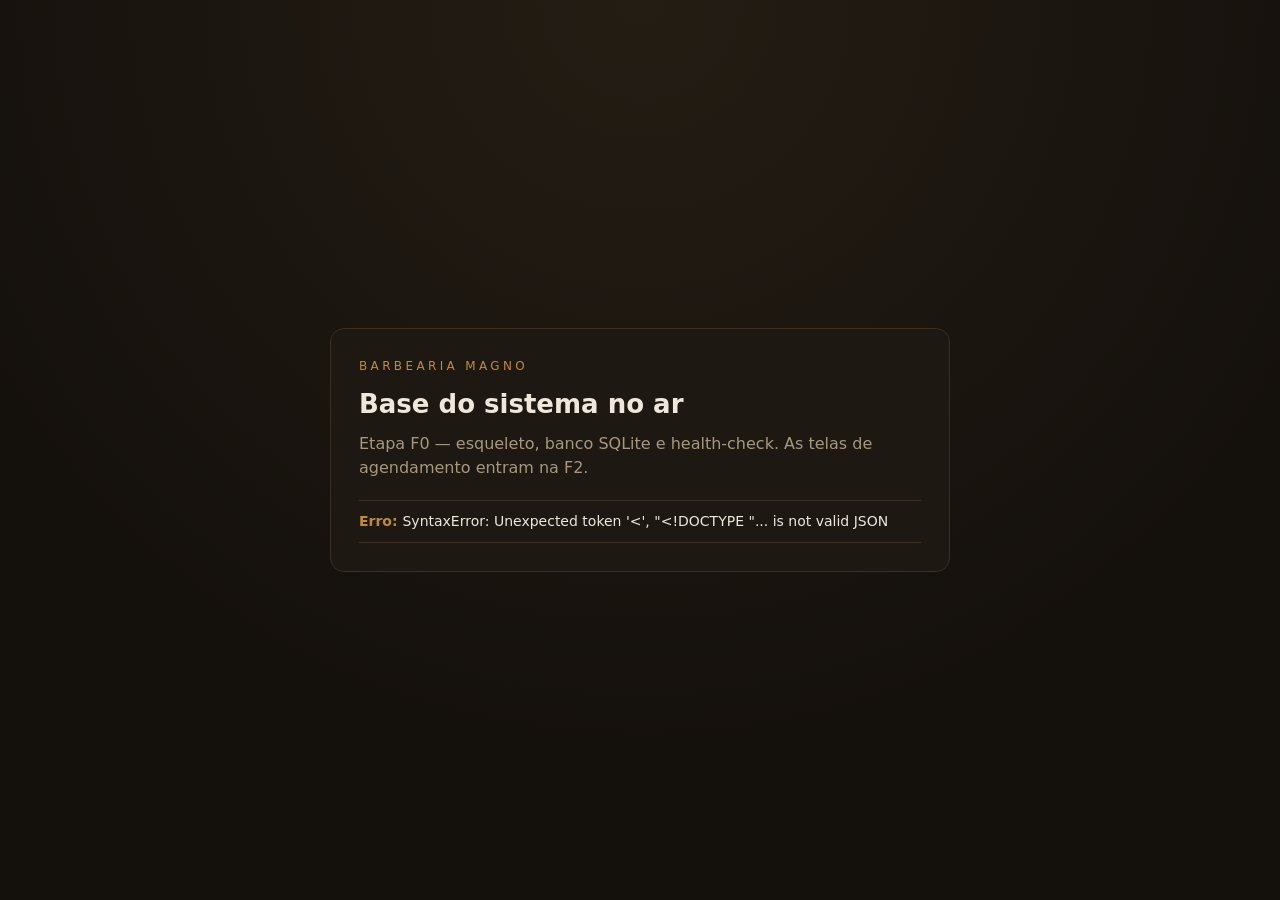
==== web/index.html @ 9f45022c "feat: F0 — esqueleto, banco SQLite, health-check e 7 testes verdes" ====
<!DOCTYPE html>
<html lang="pt-BR">
<head>
  <meta charset="utf-8">
  <meta name="viewport" content="width=device-width, initial-scale=1">
  <title>Barbearia Magno</title>
  <link rel="stylesheet" href="styles.css">
</head>
<body>
  <main class="cartao">
    <p class="marca">Barbearia Magno</p>
    <h1>Base do sistema no ar</h1>
    <p class="sub">Etapa F0 — esqueleto, banco SQLite e health-check. As telas de agendamento entram na F2.</p>
    <ul class="status" id="status" aria-live="polite">
      <li>Consultando <code>/api/saude</code>…</li>
    </ul>
  </main>
  <script src="app.js"></script>
</body>
</html>
---- web/styles.css ----
:root {
  --tinta: #efe7db;
  --fundo: #14100c;
  --papel: #1d1812;
  --linha: #3a2f22;
  --ouro: #c08a3e;
}
* { box-sizing: border-box; }
body {
  margin: 0;
  min-height: 100vh;
  display: grid;
  place-items: center;
  background: radial-gradient(circle at 50% 0%, #241d14, var(--fundo) 70%);
  color: var(--tinta);
  font: 16px/1.5 system-ui, -apple-system, "Segoe UI", sans-serif;
  padding: 24px;
}
.cartao {
  width: 100%;
  max-width: 620px;
  background: var(--papel);
  border: 1px solid var(--linha);
  border-radius: 14px;
  padding: 28px;
}
.marca {
  letter-spacing: .28em;
  text-transform: uppercase;
  font-size: 12px;
  color: var(--ouro);
  margin: 0 0 10px;
}
h1 { font-size: 26px; margin: 0 0 8px; }
.sub { color: #a8977f; margin: 0 0 20px; }
.status { list-style: none; padding: 0; margin: 0; border-top: 1px solid var(--linha); }
.status li { padding: 10px 0; border-bottom: 1px solid var(--linha); font-size: 14px; }
.status strong { color: var(--ouro); font-weight: 600; }
code { background: #0f0c08; padding: 2px 6px; border-radius: 4px; }
@media (max-width: 700px) {
  .cartao { padding: 20px; }
  h1 { font-size: 22px; }
}
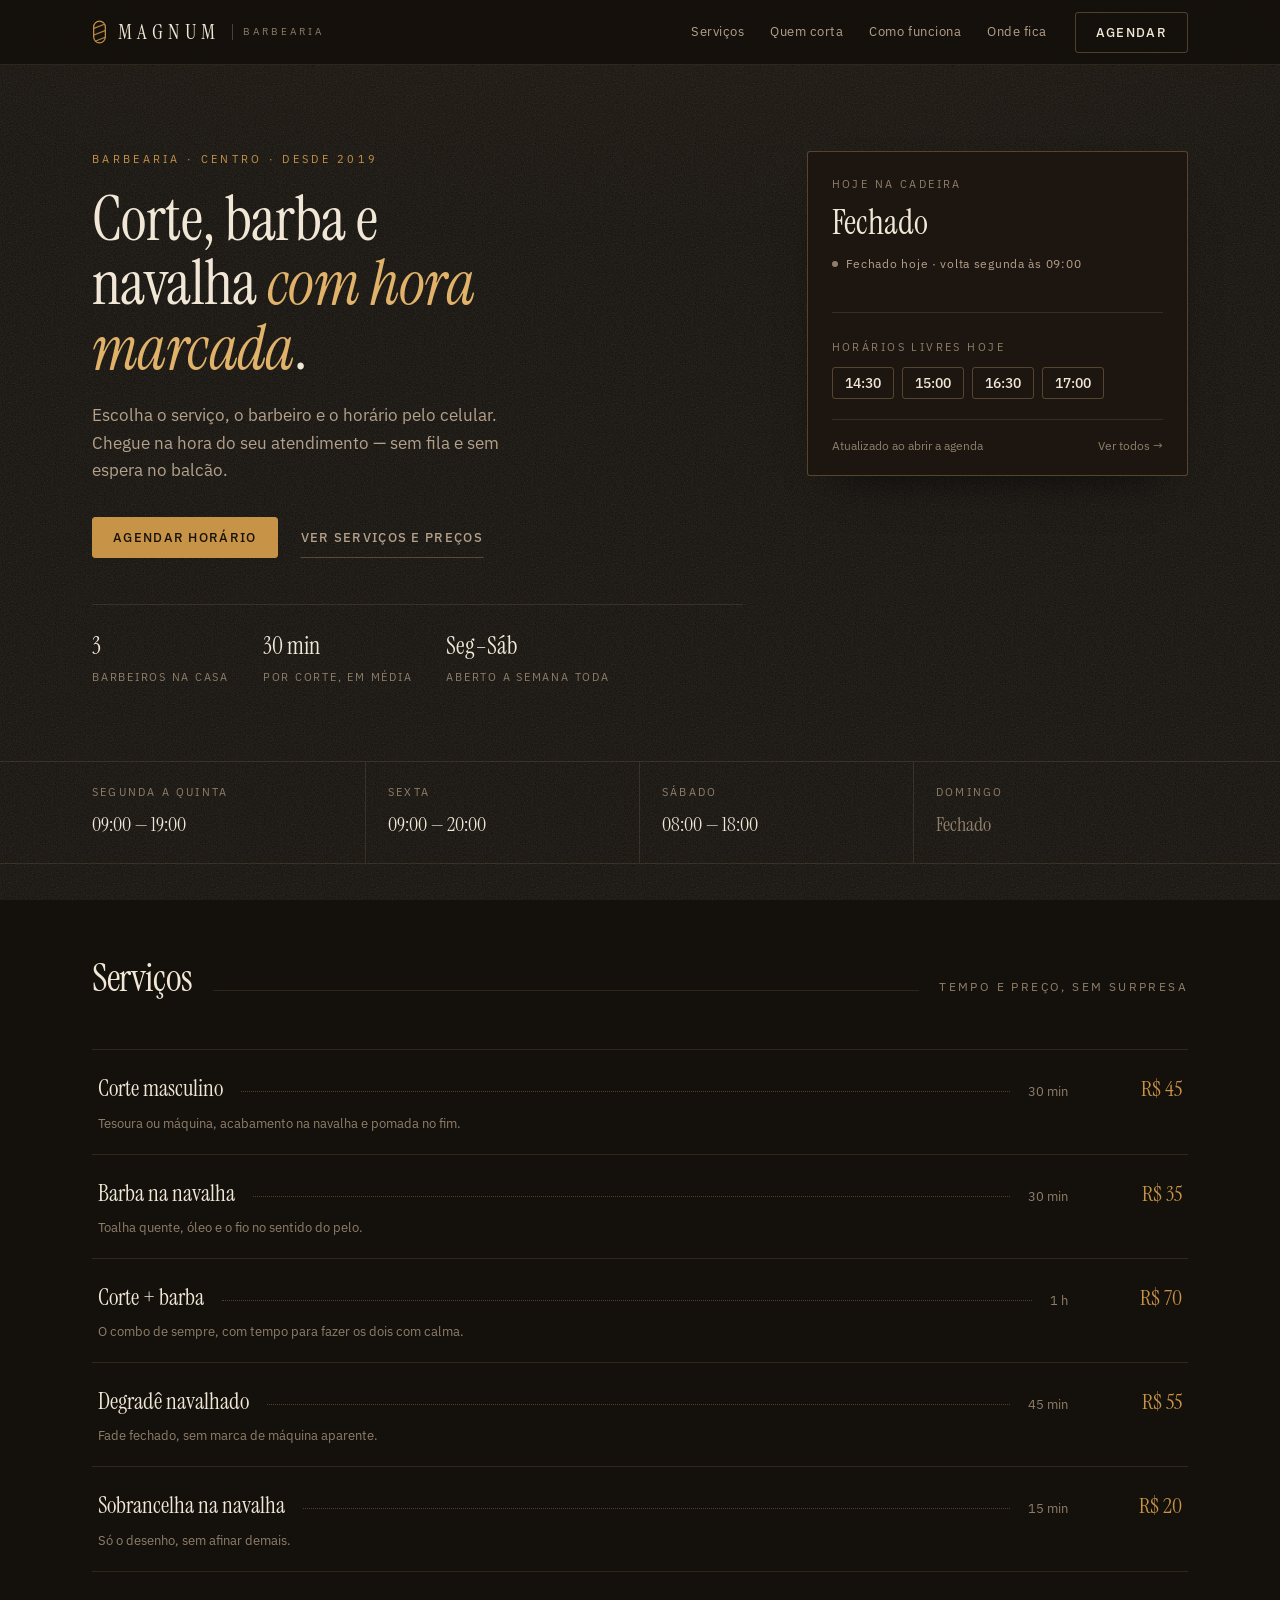
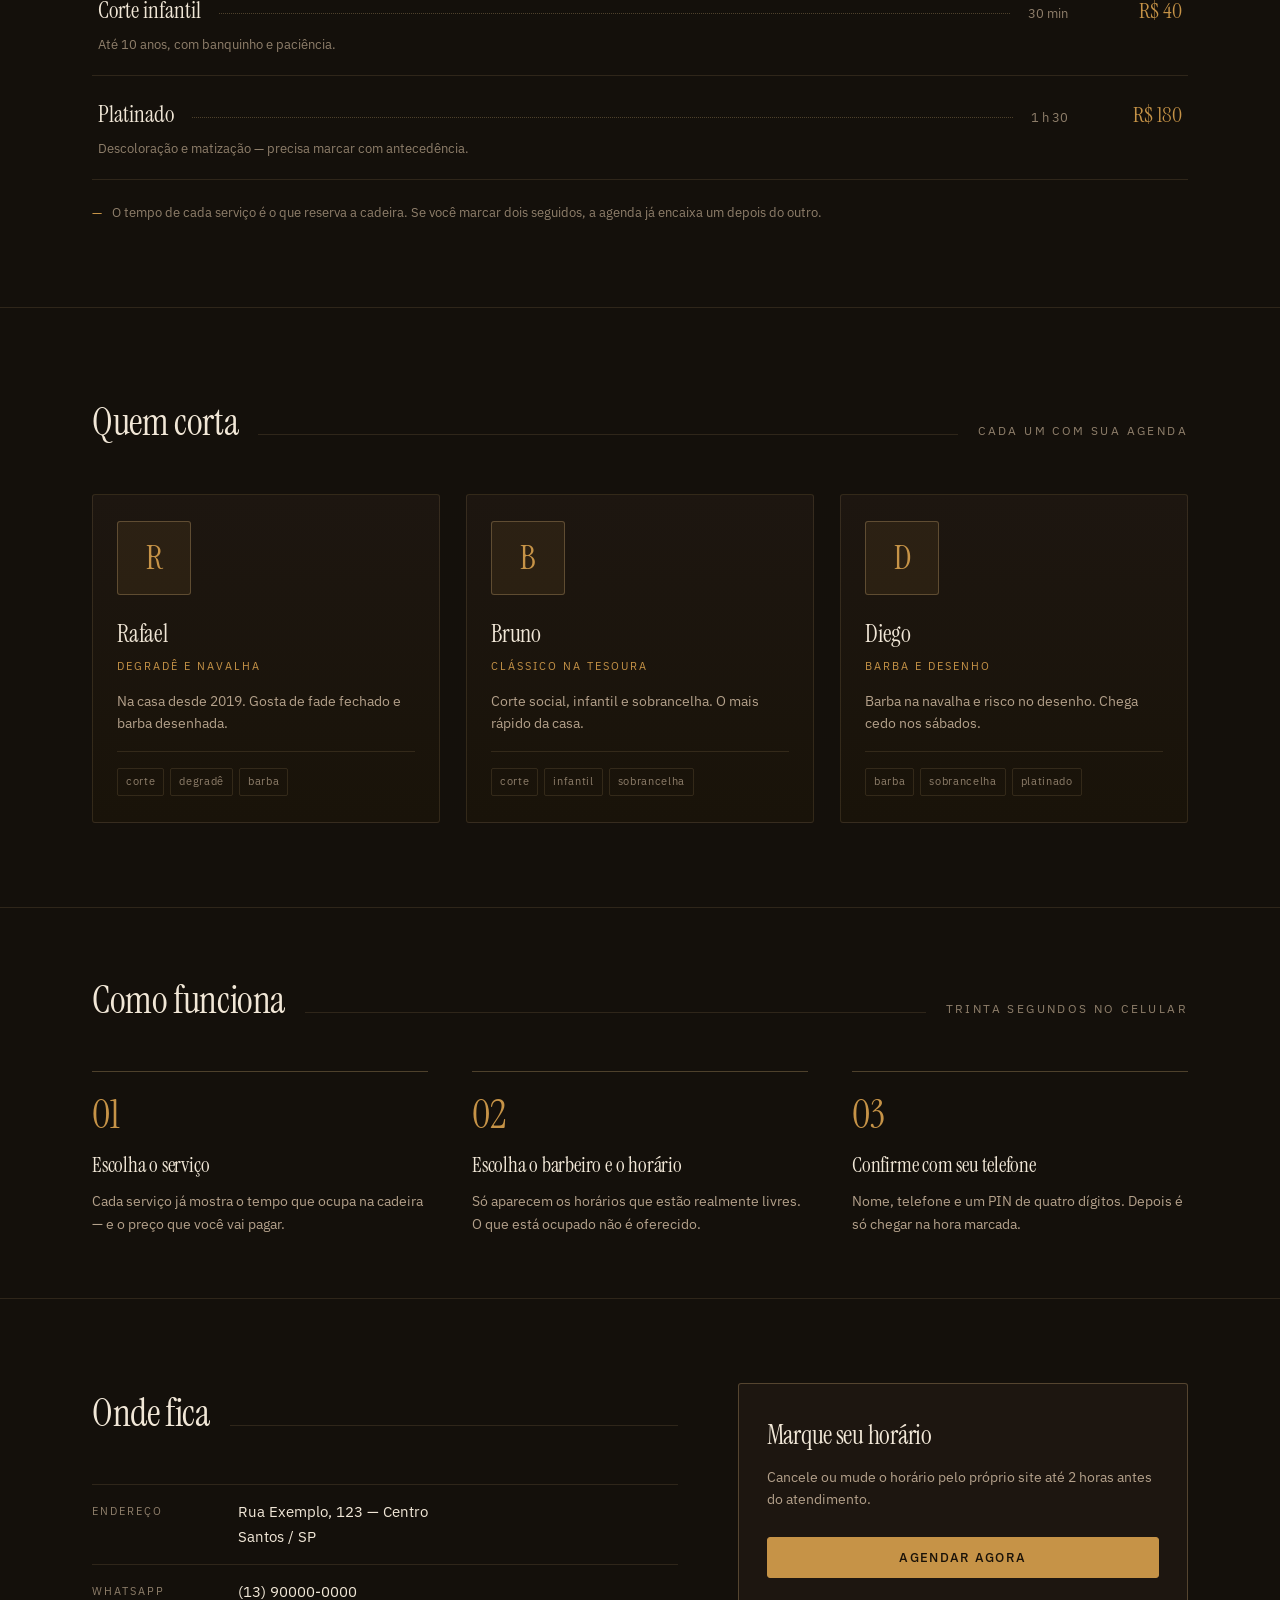
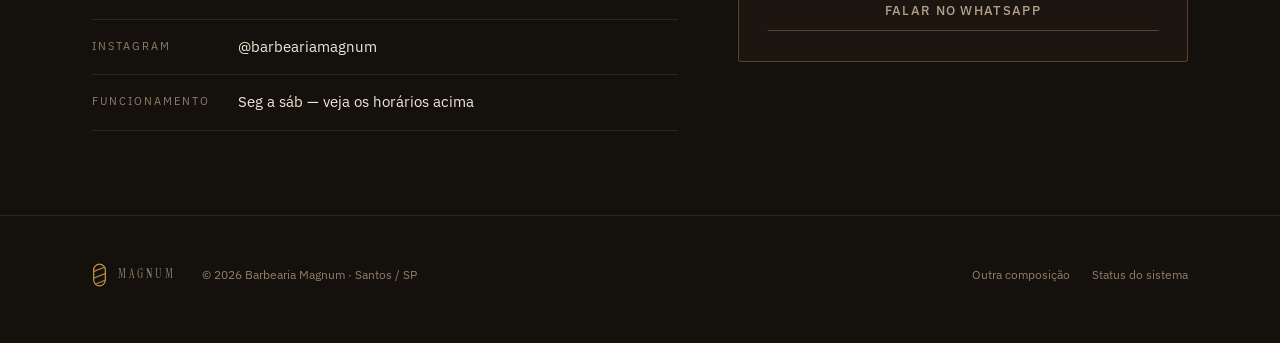
==== commit c7b0f5ee: "feat(web): home institucional no estilo editorial marrom escuro + variante placa, print/PDF ok e scr" ====
--- a/web/index.html
+++ b/web/index.html
@@ -1,20 +1,280 @@
 <!DOCTYPE html>
 <html lang="pt-BR">
 <head>
-  <meta charset="utf-8">
-  <meta name="viewport" content="width=device-width, initial-scale=1">
-  <title>Barbearia Magno</title>
-  <link rel="stylesheet" href="styles.css">
+<meta charset="utf-8">
+<meta name="viewport" content="width=device-width, initial-scale=1">
+<title>Barbearia Magnum — corte, barba e navalha com hora marcada</title>
+<meta name="description" content="Agende corte, barba e navalha na Barbearia Magnum: escolha o serviço, o barbeiro e o horário pelo celular.">
+<link rel="icon" href="data:image/svg+xml,%3Csvg xmlns='http://www.w3.org/2000/svg' viewBox='0 0 18 30'%3E%3Crect x='2' y='2' width='14' height='26' rx='7' fill='none' stroke='%23c69347' stroke-width='1.6'/%3E%3Cg stroke='%23c69347' stroke-width='1.2'%3E%3Cline x1='0' y1='11' x2='18' y2='5'/%3E%3Cline x1='0' y1='19' x2='18' y2='13'/%3E%3Cline x1='0' y1='27' x2='18' y2='21'/%3E%3C/g%3E%3C/svg%3E">
+<link rel="preconnect" href="https://fonts.googleapis.com">
+<link rel="preconnect" href="https://fonts.gstatic.com" crossorigin>
+<link href="https://fonts.googleapis.com/css2?family=IBM+Plex+Sans:wght@400;500;600&family=Instrument+Serif:ital@0;1&display=swap" rel="stylesheet">
+<link rel="stylesheet" href="styles.css">
+
+<!-- =====================================================================
+     LAYOUT PARA APRESENTAÇÃO (F2 antecipada) — dados de exemplo.
+     Trocar antes de publicar de verdade:
+       · endereço, telefone/WhatsApp, Instagram, ano de fundação
+       · nomes dos barbeiros e fotos (hoje é monograma, sem foto)
+       · horários reais de funcionamento
+       · preços/durações (batem com o seed de docs/schema.sql)
+     Quando o sistema estiver ligado, estes blocos passam a vir de
+     /api/publica/servicos, /api/publica/equipe e /api/publica/site.
+     ===================================================================== -->
 </head>
-<body>
-  <main class="cartao">
-    <p class="marca">Barbearia Magno</p>
-    <h1>Base do sistema no ar</h1>
-    <p class="sub">Etapa F0 — esqueleto, banco SQLite e health-check. As telas de agendamento entram na F2.</p>
-    <ul class="status" id="status" aria-live="polite">
-      <li>Consultando <code>/api/saude</code>…</li>
-    </ul>
-  </main>
-  <script src="app.js"></script>
+<body class="composicao-editorial">
+
+<header class="topo">
+  <div class="limite">
+    <a class="marca" href="./">
+      <svg class="poste" viewBox="0 0 18 30" aria-hidden="true">
+        <defs><clipPath id="posteClipe"><rect x="2" y="2" width="14" height="26" rx="7"/></clipPath></defs>
+        <g clip-path="url(#posteClipe)" stroke="var(--latao)" stroke-width="1.5" opacity=".85">
+          <line x1="-1" y1="12" x2="19" y2="4"/>
+          <line x1="-1" y1="20" x2="19" y2="12"/>
+          <line x1="-1" y1="28" x2="19" y2="20"/>
+        </g>
+        <rect x="2" y="2" width="14" height="26" rx="7" fill="none" stroke="var(--latao)" stroke-width="1.5"/>
+      </svg>
+      Magnum
+      <small>Barbearia</small>
+    </a>
+    <nav class="nav" id="nav">
+      <a href="#servicos">Serviços</a>
+      <a href="#equipe">Quem corta</a>
+      <a href="#como">Como funciona</a>
+      <a href="#contato">Onde fica</a>
+    </nav>
+    <a class="btn btn-vazado" href="#contato">Agendar</a>
+    <button class="menu-botao" id="menuBotao" aria-label="Abrir menu" aria-expanded="false" aria-controls="nav">
+      <span></span><span></span><span></span>
+    </button>
+  </div>
+</header>
+
+<main>
+
+  <!-- ------------------------------------------------------------- hero -->
+  <section class="hero">
+    <div class="limite hero-grade">
+      <div>
+        <p class="kicker">Barbearia · Centro · desde 2019</p>
+        <h1>Corte, barba e navalha <em>com hora marcada</em>.</h1>
+        <p class="linha-fina">
+          Escolha o serviço, o barbeiro e o horário pelo celular. Chegue na hora
+          do seu atendimento — sem fila e sem espera no balcão.
+        </p>
+        <div class="acoes">
+          <a class="btn btn-cheio" href="#contato">Agendar horário</a>
+          <a class="btn btn-texto" href="#servicos">Ver serviços e preços</a>
+        </div>
+
+        <dl class="selos">
+          <div><dt>3</dt><dd>barbeiros na casa</dd></div>
+          <div><dt>30 min</dt><dd>por corte, em média</dd></div>
+          <div><dt>Seg–Sáb</dt><dd>aberto a semana toda</dd></div>
+        </dl>
+      </div>
+
+      <aside class="cartao-hoje">
+        <p class="rotulo">Hoje na cadeira</p>
+        <p class="hora-grande" id="horaHoje">09:00 — 19:00</p>
+        <p class="selo-status" id="seloStatus"><i></i><span>carregando…</span></p>
+        <hr>
+        <p class="rotulo">Horários livres hoje</p>
+        <ul class="lista-vagas">
+          <li>14:30</li>
+          <li>15:00</li>
+          <li>16:30</li>
+          <li>17:00</li>
+        </ul>
+        <div class="pe">
+          <span>Atualizado ao abrir a agenda</span>
+          <a href="#contato">Ver todos →</a>
+        </div>
+      </aside>
+    </div>
+  </section>
+
+  <!-- -------------------------------------------------------- funcionamento -->
+  <section class="faixa">
+    <div class="limite">
+      <ul>
+        <li><dt>Segunda a quinta</dt><dd>09:00 — 19:00</dd></li>
+        <li><dt>Sexta</dt><dd>09:00 — 20:00</dd></li>
+        <li><dt>Sábado</dt><dd>08:00 — 18:00</dd></li>
+        <li class="fechado" id="linhaDomingo"><dt>Domingo</dt><dd>Fechado</dd></li>
+      </ul>
+    </div>
+  </section>
+
+  <!-- ---------------------------------------------------------- serviços -->
+  <section class="secao" id="servicos">
+    <div class="limite">
+      <div class="cabeca-secao">
+        <h2>Serviços</h2>
+        <div class="regua"></div>
+        <span>Tempo e preço, sem surpresa</span>
+      </div>
+
+      <ul class="menu-servicos">
+        <li><a href="#contato">
+          <span class="nome">Corte masculino</span><span class="guia"></span>
+          <span class="dur">30 min</span><span class="preco">R$ 45</span>
+          <span class="desc">Tesoura ou máquina, acabamento na navalha e pomada no fim.</span>
+        </a></li>
+        <li><a href="#contato">
+          <span class="nome">Barba na navalha</span><span class="guia"></span>
+          <span class="dur">30 min</span><span class="preco">R$ 35</span>
+          <span class="desc">Toalha quente, óleo e o fio no sentido do pelo.</span>
+        </a></li>
+        <li><a href="#contato">
+          <span class="nome">Corte + barba</span><span class="guia"></span>
+          <span class="dur">1 h</span><span class="preco">R$ 70</span>
+          <span class="desc">O combo de sempre, com tempo para fazer os dois com calma.</span>
+        </a></li>
+        <li><a href="#contato">
+          <span class="nome">Degradê navalhado</span><span class="guia"></span>
+          <span class="dur">45 min</span><span class="preco">R$ 55</span>
+          <span class="desc">Fade fechado, sem marca de máquina aparente.</span>
+        </a></li>
+        <li><a href="#contato">
+          <span class="nome">Sobrancelha na navalha</span><span class="guia"></span>
+          <span class="dur">15 min</span><span class="preco">R$ 20</span>
+          <span class="desc">Só o desenho, sem afinar demais.</span>
+        </a></li>
+        <li><a href="#contato">
+          <span class="nome">Corte infantil</span><span class="guia"></span>
+          <span class="dur">30 min</span><span class="preco">R$ 40</span>
+          <span class="desc">Até 10 anos, com banquinho e paciência.</span>
+        </a></li>
+        <li><a href="#contato">
+          <span class="nome">Platinado</span><span class="guia"></span>
+          <span class="dur">1 h 30</span><span class="preco">R$ 180</span>
+          <span class="desc">Descoloração e matização — precisa marcar com antecedência.</span>
+        </a></li>
+      </ul>
+
+      <p class="nota">
+        O tempo de cada serviço é o que reserva a cadeira. Se você marcar dois
+        seguidos, a agenda já encaixa um depois do outro.
+      </p>
+    </div>
+  </section>
+
+  <!-- ------------------------------------------------------------ equipe -->
+  <section class="secao" id="equipe">
+    <div class="limite">
+      <div class="cabeca-secao">
+        <h2>Quem corta</h2>
+        <div class="regua"></div>
+        <span>Cada um com sua agenda</span>
+      </div>
+
+      <div class="grade-equipe">
+        <article class="barbeiro">
+          <div class="monograma" aria-hidden="true">R</div>
+          <h3>Rafael</h3>
+          <p class="funcao">Degradê e navalha</p>
+          <p>Na casa desde 2019. Gosta de fade fechado e barba desenhada.</p>
+          <div class="tags"><span>corte</span><span>degradê</span><span>barba</span></div>
+        </article>
+        <article class="barbeiro">
+          <div class="monograma" aria-hidden="true">B</div>
+          <h3>Bruno</h3>
+          <p class="funcao">Clássico na tesoura</p>
+          <p>Corte social, infantil e sobrancelha. O mais rápido da casa.</p>
+          <div class="tags"><span>corte</span><span>infantil</span><span>sobrancelha</span></div>
+        </article>
+        <article class="barbeiro">
+          <div class="monograma" aria-hidden="true">D</div>
+          <h3>Diego</h3>
+          <p class="funcao">Barba e desenho</p>
+          <p>Barba na navalha e risco no desenho. Chega cedo nos sábados.</p>
+          <div class="tags"><span>barba</span><span>sobrancelha</span><span>platinado</span></div>
+        </article>
+      </div>
+    </div>
+  </section>
+
+  <!-- ------------------------------------------------------ como funciona -->
+  <section class="secao curta" id="como">
+    <div class="limite">
+      <div class="cabeca-secao">
+        <h2>Como funciona</h2>
+        <div class="regua"></div>
+        <span>Trinta segundos no celular</span>
+      </div>
+
+      <div class="passos">
+        <div class="passo">
+          <span class="num">01</span>
+          <h3>Escolha o serviço</h3>
+          <p>Cada serviço já mostra o tempo que ocupa na cadeira — e o preço que você vai pagar.</p>
+        </div>
+        <div class="passo">
+          <span class="num">02</span>
+          <h3>Escolha o barbeiro e o horário</h3>
+          <p>Só aparecem os horários que estão realmente livres. O que está ocupado não é oferecido.</p>
+        </div>
+        <div class="passo">
+          <span class="num">03</span>
+          <h3>Confirme com seu telefone</h3>
+          <p>Nome, telefone e um PIN de quatro dígitos. Depois é só chegar na hora marcada.</p>
+        </div>
+      </div>
+    </div>
+  </section>
+
+  <!-- ----------------------------------------------------------- contato -->
+  <section class="secao" id="contato">
+    <div class="limite contato-grade">
+      <div>
+        <div class="cabeca-secao">
+          <h2>Onde fica</h2>
+          <div class="regua"></div>
+        </div>
+        <ul class="dados">
+          <li><span class="campo">Endereço</span><span>Rua Exemplo, 123 — Centro<br>Santos / SP</span></li>
+          <li><span class="campo">WhatsApp</span><span>(13) 90000-0000</span></li>
+          <li><span class="campo">Instagram</span><span>@barbeariamagnum</span></li>
+          <li><span class="campo">Funcionamento</span><span>Seg a sáb — veja os horários acima</span></li>
+        </ul>
+      </div>
+
+      <div class="quadro-agendar">
+        <h3>Marque seu horário</h3>
+        <p>Cancele ou mude o horário pelo próprio site até 2 horas antes do atendimento.</p>
+        <a class="btn btn-cheio" href="#servicos">Agendar agora</a>
+        <a class="btn btn-texto" href="#servicos">Falar no WhatsApp</a>
+      </div>
+    </div>
+  </section>
+
+</main>
+
+<footer class="rodape">
+  <div class="limite">
+    <a class="marca" href="./">
+      <svg class="poste" viewBox="0 0 18 30" aria-hidden="true">
+        <defs><clipPath id="posteClipe2"><rect x="2" y="2" width="14" height="26" rx="7"/></clipPath></defs>
+        <g clip-path="url(#posteClipe2)" stroke="var(--latao)" stroke-width="1.5" opacity=".85">
+          <line x1="-1" y1="12" x2="19" y2="4"/>
+          <line x1="-1" y1="20" x2="19" y2="12"/>
+          <line x1="-1" y1="28" x2="19" y2="20"/>
+        </g>
+        <rect x="2" y="2" width="14" height="26" rx="7" fill="none" stroke="var(--latao)" stroke-width="1.5"/>
+      </svg>
+      Magnum
+    </a>
+    <p>© <span id="ano">2026</span> Barbearia Magnum · Santos / SP</p>
+    <nav>
+      <a href="index-b.html">Outra composição</a>
+      <a href="status.html">Status do sistema</a>
+    </nav>
+  </div>
+</footer>
+
+<script src="app.js" defer></script>
 </body>
 </html>
--- a/web/styles.css
+++ b/web/styles.css
@@ -1,43 +1,620 @@
+/* ============================================================================
+   Barbearia Magnum — design system (dark brown / editorial)
+   Duas composições no mesmo sistema:
+     .composicao-editorial  → home A (hero assimétrico, lista de preços)
+     .composicao-placa      → home B (composição centralizada, cara de placa)
+   ========================================================================== */
+
 :root {
-  --tinta: #efe7db;
-  --fundo: #14100c;
-  --papel: #1d1812;
-  --linha: #3a2f22;
-  --ouro: #c08a3e;
-}
-* { box-sizing: border-box; }
+  --fundo:        #14100b;
+  --fundo-alto:   #191309;
+  --papel:        #1d1610;
+  --papel-alto:   #241b13;
+  --linha:        rgba(214, 178, 124, .14);
+  --linha-forte:  rgba(214, 178, 124, .30);
+  --tinta:        #f1e7d7;
+  --tinta-2:      #b4a18b;
+  --tinta-3:      #8f7f6b;   /* 4.89:1 sobre o fundo — passa WCAG AA (era #7e6e5c, 3.85:1) */
+  --latao:        #c69347;
+  --latao-claro:  #e0b26a;
+  --latao-fundo:  rgba(198, 147, 71, .09);
+
+  --serif: "Instrument Serif", Georgia, "Times New Roman", serif;
+  --sans:  "IBM Plex Sans", system-ui, -apple-system, "Segoe UI", Roboto, sans-serif;
+
+  --largura: 1160px;
+  --raio: 3px;
+}
+
+*, *::before, *::after { box-sizing: border-box; }
+
+html { scroll-behavior: smooth; }
+
 body {
   margin: 0;
-  min-height: 100vh;
+  background: var(--fundo);
+  color: var(--tinta);
+  font: 400 16px/1.62 var(--sans);
+  -webkit-font-smoothing: antialiased;
+  text-rendering: optimizeLegibility;
+}
+
+/* luz quente vinda de cima + grão de papel (tira o aspecto de pôster digital) */
+body::before {
+  content: "";
+  position: fixed;
+  inset: 0;
+  z-index: 0;
+  pointer-events: none;
+  background:
+    radial-gradient(120% 60% at 50% -10%, rgba(198, 147, 71, .10), transparent 60%),
+    url("data:image/svg+xml;utf8,<svg xmlns='http://www.w3.org/2000/svg' width='160' height='160'><filter id='g'><feTurbulence type='fractalNoise' baseFrequency='.9' numOctaves='3'/><feColorMatrix type='saturate' values='0'/></filter><rect width='160' height='160' filter='url(%23g)' opacity='.30'/></svg>");
+  opacity: .5;
+}
+
+body > * { position: relative; z-index: 1; }
+
+::selection { background: var(--latao); color: #1a1208; }
+
+a { color: inherit; text-decoration: none; }
+h1, h2, h3 { font-family: var(--serif); font-weight: 400; letter-spacing: -.01em; }
+p { margin: 0 0 1em; }
+hr { border: 0; border-top: 1px solid var(--linha); margin: 26px 0; }
+
+.limite { width: 100%; max-width: var(--largura); margin: 0 auto; padding: 0 32px; }
+
+/* ------------------------------------------------------------------ topo */
+.topo {
+  position: sticky;
+  top: 0;
+  z-index: 50;
+  background: rgba(20, 16, 11, .92);
+  border-bottom: 1px solid var(--linha);
+}
+.topo .limite {
+  display: flex;
+  align-items: center;
+  gap: 28px;
+  height: 64px;
+}
+.marca {
+  display: flex;
+  align-items: center;
+  gap: 11px;
+  font-family: var(--serif);
+  font-size: 21px;
+  letter-spacing: .26em;
+  text-transform: uppercase;
+  white-space: nowrap;
+}
+.marca small {
+  font-family: var(--sans);
+  font-size: 10px;
+  letter-spacing: .3em;
+  color: var(--tinta-3);
+  padding-left: 10px;
+  border-left: 1px solid var(--linha-forte);
+}
+.poste { width: 15px; height: 26px; flex: none; }
+
+.nav { display: flex; gap: 26px; margin-left: auto; }
+.nav a {
+  font-size: 13px;
+  letter-spacing: .04em;
+  color: var(--tinta-2);
+  padding: 6px 0;
+  border-bottom: 1px solid transparent;
+  transition: color .18s, border-color .18s;
+}
+.nav a:hover { color: var(--tinta); border-color: var(--linha-forte); }
+
+/* ---------------------------------------------------------------- botões */
+.btn {
+  display: inline-flex;
+  align-items: center;
+  gap: 9px;
+  font: 500 13px/1 var(--sans);
+  letter-spacing: .1em;
+  text-transform: uppercase;
+  padding: 13px 20px;
+  border: 1px solid var(--linha-forte);
+  border-radius: var(--raio);
+  cursor: pointer;
+  transition: background .2s, border-color .2s, color .2s, transform .2s;
+}
+.btn-cheio { background: var(--latao); border-color: var(--latao); color: #1a1208; }
+.btn-cheio:hover { background: var(--latao-claro); border-color: var(--latao-claro); transform: translateY(-1px); }
+.btn-vazado:hover { border-color: var(--latao); color: var(--latao-claro); }
+.btn-texto {
+  border-color: transparent;
+  padding-left: 0;
+  padding-right: 0;
+  color: var(--tinta-2);
+  border-bottom: 1px solid var(--linha-forte);
+  border-radius: 0;
+}
+.btn-texto:hover { color: var(--latao-claro); }
+.btn:focus-visible, a:focus-visible, button:focus-visible {
+  outline: 2px solid var(--latao);
+  outline-offset: 3px;
+}
+
+.menu-botao { display: none; }
+
+/* ---------------------------------------------------------------- etiquetas */
+.kicker {
+  font-size: 11px;
+  letter-spacing: .3em;
+  text-transform: uppercase;
+  color: var(--latao);
+  margin: 0 0 18px;
+}
+.rotulo {
+  font-size: 11px;
+  letter-spacing: .22em;
+  text-transform: uppercase;
+  color: var(--tinta-3);
+  margin: 0 0 10px;
+}
+
+/* ---------------------------------------------------------------- hero A */
+.hero { padding: 86px 0 74px; border-bottom: 1px solid var(--linha); }
+.hero-grade {
+  display: grid;
+  grid-template-columns: minmax(0, 1.45fr) minmax(0, .85fr);
+  gap: 64px;
+  align-items: start;
+}
+.hero h1 {
+  font-size: clamp(38px, 5.4vw, 62px);
+  line-height: 1.04;
+  margin: 0 0 22px;
+  max-width: 15ch;
+}
+.hero h1 em { font-style: italic; color: var(--latao-claro); }
+.hero .linha-fina {
+  font-size: 17px;
+  color: var(--tinta-2);
+  max-width: 46ch;
+  margin-bottom: 32px;
+}
+.acoes { display: flex; align-items: center; gap: 22px; flex-wrap: wrap; }
+
+.selos {
+  display: flex;
+  gap: 34px;
+  margin: 46px 0 0;
+  padding: 22px 0 0;
+  border-top: 1px solid var(--linha);
+  flex-wrap: wrap;
+}
+.selos div { display: flex; flex-direction: column; gap: 3px; }
+.selos dt { font-family: var(--serif); font-size: 24px; color: var(--tinta); }
+.selos dd {
+  margin: 0;
+  font-size: 11px;
+  letter-spacing: .16em;
+  text-transform: uppercase;
+  color: var(--tinta-3);
+}
+
+/* cartão do dia */
+.cartao-hoje {
+  background: var(--papel);
+  border: 1px solid var(--linha-forte);
+  border-radius: var(--raio);
+  padding: 24px 24px 20px;
+  box-shadow: 0 22px 44px -30px rgba(0, 0, 0, .9);
+}
+.cartao-hoje .hora-grande {
+  font-family: var(--serif);
+  font-size: 34px;
+  line-height: 1.1;
+  margin: 0 0 8px;
+}
+.selo-status {
+  display: inline-flex;
+  align-items: center;
+  gap: 8px;
+  font-size: 12px;
+  letter-spacing: .06em;
+  color: var(--tinta-2);
+}
+.selo-status i {
+  width: 6px;
+  height: 6px;
+  border-radius: 50%;
+  background: var(--latao);
+  box-shadow: 0 0 0 3px rgba(198, 147, 71, .16);
+  flex: none;
+}
+.selo-status.fechado i { background: var(--tinta-3); box-shadow: none; }
+
+.lista-vagas { list-style: none; margin: 0; padding: 0; display: flex; flex-wrap: wrap; gap: 8px; }
+.lista-vagas li {
+  font: 500 14px/1 var(--sans);
+  font-variant-numeric: tabular-nums;
+  padding: 8px 12px;
+  border: 1px solid var(--linha-forte);
+  border-radius: var(--raio);
+  color: var(--tinta);
+  transition: border-color .18s, color .18s, background .18s;
+}
+.lista-vagas li:hover { border-color: var(--latao); color: var(--latao-claro); background: var(--latao-fundo); }
+.cartao-hoje .pe {
+  display: flex;
+  justify-content: space-between;
+  align-items: center;
+  gap: 12px;
+  margin-top: 20px;
+  padding-top: 16px;
+  border-top: 1px solid var(--linha);
+  font-size: 12px;
+  color: var(--tinta-3);
+}
+
+/* ------------------------------------------------------- faixa de horários */
+.faixa { border-bottom: 1px solid var(--linha); }
+.faixa ul {
+  list-style: none;
+  margin: 0;
+  padding: 0;
+  display: grid;
+  grid-template-columns: repeat(4, 1fr);
+}
+.faixa li {
+  padding: 22px 4px 22px 0;
+  border-right: 1px solid var(--linha);
+  padding-left: 22px;
+}
+.faixa li:first-child { padding-left: 0; }
+.faixa li:last-child { border-right: 0; }
+.faixa dt {
+  font-size: 11px;
+  letter-spacing: .2em;
+  text-transform: uppercase;
+  color: var(--tinta-3);
+  margin-bottom: 7px;
+}
+.faixa dd {
+  margin: 0;
+  font-family: var(--serif);
+  font-size: 20px;
+  font-variant-numeric: tabular-nums;
+}
+.faixa li.fechado dd { color: var(--tinta-3); }
+
+/* ------------------------------------------------------------- seções */
+.secao { padding: 84px 0; border-bottom: 1px solid var(--linha); }
+.secao.curta { padding: 62px 0; }
+.cabeca-secao {
+  display: flex;
+  align-items: baseline;
+  gap: 20px;
+  margin-bottom: 40px;
+}
+.cabeca-secao h2 { font-size: clamp(28px, 3.2vw, 38px); margin: 0; white-space: nowrap; }
+.cabeca-secao .regua { flex: 1; height: 1px; background: var(--linha); }
+.cabeca-secao span { font-size: 12px; letter-spacing: .2em; text-transform: uppercase; color: var(--tinta-3); }
+
+/* ---------------------------------------------------------- lista de preços */
+.menu-servicos { list-style: none; margin: 0; padding: 0; }
+.menu-servicos li { border-bottom: 1px solid var(--linha); }
+.menu-servicos li:first-child { border-top: 1px solid var(--linha); }
+.menu-servicos a {
+  display: grid;
+  grid-template-columns: minmax(0, auto) 1fr auto auto;
+  align-items: baseline;
+  gap: 0 18px;
+  padding: 20px 6px;
+  transition: background .18s;
+}
+.menu-servicos a:hover { background: var(--latao-fundo); }
+.menu-servicos .nome {
+  font-family: var(--serif);
+  font-size: 23px;
+  transition: color .18s;
+}
+.menu-servicos a:hover .nome { color: var(--latao-claro); }
+.menu-servicos .desc {
+  grid-column: 1 / -1;
+  font-size: 13px;
+  color: var(--tinta-3);
+  margin-top: 5px;
+}
+.menu-servicos .guia {
+  border-bottom: 1px dotted var(--linha-forte);
+  transform: translateY(-4px);
+}
+.menu-servicos .dur {
+  font-size: 13px;
+  color: var(--tinta-3);
+  font-variant-numeric: tabular-nums;
+  white-space: nowrap;
+}
+.menu-servicos .preco {
+  font-family: var(--serif);
+  font-size: 22px;
+  color: var(--latao);
+  font-variant-numeric: tabular-nums;
+  white-space: nowrap;
+  min-width: 96px;
+  text-align: right;
+}
+.nota {
+  font-size: 13px;
+  color: var(--tinta-3);
+  margin: 22px 0 0;
+  display: flex;
+  gap: 10px;
+  align-items: flex-start;
+}
+.nota::before { content: "—"; color: var(--latao); flex: none; }
+
+/* ---------------------------------------------------------------- equipe */
+.grade-equipe {
+  display: grid;
+  grid-template-columns: repeat(3, 1fr);
+  gap: 26px;
+}
+.barbeiro {
+  border: 1px solid var(--linha);
+  border-radius: var(--raio);
+  padding: 26px 24px;
+  background: linear-gradient(180deg, var(--papel) 0%, var(--fundo-alto) 100%);
+  transition: border-color .2s, transform .2s;
+}
+.barbeiro:hover { border-color: var(--linha-forte); transform: translateY(-2px); }
+.monograma {
+  width: 74px;
+  height: 74px;
+  border: 1px solid var(--linha-forte);
+  border-radius: var(--raio);
   display: grid;
   place-items: center;
-  background: radial-gradient(circle at 50% 0%, #241d14, var(--fundo) 70%);
-  color: var(--tinta);
-  font: 16px/1.5 system-ui, -apple-system, "Segoe UI", sans-serif;
-  padding: 24px;
-}
-.cartao {
-  width: 100%;
-  max-width: 620px;
+  font-family: var(--serif);
+  font-size: 33px;
+  color: var(--latao);
+  margin-bottom: 20px;
+  background: var(--latao-fundo);
+}
+.barbeiro h3 { font-size: 24px; margin: 0 0 4px; }
+.barbeiro .funcao {
+  font-size: 11px;
+  letter-spacing: .18em;
+  text-transform: uppercase;
+  color: var(--latao);
+  margin-bottom: 14px;
+}
+.barbeiro p { font-size: 14px; color: var(--tinta-2); margin-bottom: 16px; }
+.barbeiro .tags {
+  display: flex;
+  flex-wrap: wrap;
+  gap: 6px;
+  padding-top: 16px;
+  border-top: 1px solid var(--linha);
+}
+.barbeiro .tags span {
+  font-size: 11px;
+  letter-spacing: .06em;
+  color: var(--tinta-3);
+  border: 1px solid var(--linha);
+  border-radius: 2px;
+  padding: 4px 8px;
+}
+
+/* ----------------------------------------------------------- como funciona */
+.passos {
+  display: grid;
+  grid-template-columns: repeat(3, 1fr);
+  gap: 44px;
+  counter-reset: passo;
+}
+.passo { border-top: 1px solid var(--linha-forte); padding-top: 22px; }
+.passo .num {
+  font-family: var(--serif);
+  font-size: 40px;
+  color: var(--latao);
+  line-height: 1;
+  display: block;
+  margin-bottom: 14px;
+}
+.passo h3 { font-size: 21px; margin: 0 0 8px; }
+.passo p { font-size: 14px; color: var(--tinta-2); margin: 0; }
+
+/* --------------------------------------------------------------- contato */
+.contato-grade {
+  display: grid;
+  grid-template-columns: minmax(0, 1.3fr) minmax(0, 1fr);
+  gap: 60px;
+  align-items: start;
+}
+.dados { list-style: none; margin: 0; padding: 0; }
+.dados li {
+  display: grid;
+  grid-template-columns: 128px 1fr;
+  gap: 18px;
+  padding: 15px 0;
+  border-bottom: 1px solid var(--linha);
+  font-size: 15px;
+}
+.dados li:first-child { border-top: 1px solid var(--linha); }
+.dados dt, .dados .campo {
+  font-size: 11px;
+  letter-spacing: .18em;
+  text-transform: uppercase;
+  color: var(--tinta-3);
+  padding-top: 3px;
+}
+.quadro-agendar {
   background: var(--papel);
+  border: 1px solid var(--linha-forte);
+  border-radius: var(--raio);
+  padding: 30px 28px;
+}
+.quadro-agendar h3 { font-size: 26px; margin: 0 0 10px; }
+.quadro-agendar p { font-size: 14px; color: var(--tinta-2); }
+.quadro-agendar .btn { width: 100%; justify-content: center; margin-top: 12px; }
+
+/* ---------------------------------------------------------------- rodapé */
+.rodape { padding: 46px 0 54px; }
+.rodape .limite {
+  display: flex;
+  gap: 26px;
+  align-items: center;
+  flex-wrap: wrap;
+}
+.rodape p { margin: 0; font-size: 12px; color: var(--tinta-3); }
+.rodape nav { margin-left: auto; display: flex; gap: 22px; }
+.rodape a { font-size: 12px; color: var(--tinta-3); border-bottom: 1px solid transparent; }
+.rodape a:hover { color: var(--tinta-2); border-color: var(--linha-forte); }
+
+/* ==========================================================================
+   Composição B — "placa" (centralizada, cara de letreiro de barbearia)
+   ======================================================================== */
+.composicao-placa .hero { padding: 74px 0 66px; text-align: center; }
+.composicao-placa .placa {
+  border: 1px solid var(--linha-forte);
+  border-radius: var(--raio);
+  padding: 54px 40px 46px;
+  max-width: 760px;
+  margin: 0 auto;
+  position: relative;
+  background:
+    linear-gradient(180deg, rgba(198, 147, 71, .05), transparent 70%),
+    var(--papel);
+}
+.composicao-placa .placa::after {
+  content: "";
+  position: absolute;
+  inset: 7px;
   border: 1px solid var(--linha);
-  border-radius: 14px;
-  padding: 28px;
-}
-.marca {
-  letter-spacing: .28em;
-  text-transform: uppercase;
-  font-size: 12px;
-  color: var(--ouro);
-  margin: 0 0 10px;
-}
-h1 { font-size: 26px; margin: 0 0 8px; }
-.sub { color: #a8977f; margin: 0 0 20px; }
-.status { list-style: none; padding: 0; margin: 0; border-top: 1px solid var(--linha); }
-.status li { padding: 10px 0; border-bottom: 1px solid var(--linha); font-size: 14px; }
-.status strong { color: var(--ouro); font-weight: 600; }
-code { background: #0f0c08; padding: 2px 6px; border-radius: 4px; }
+  border-radius: 1px;
+  pointer-events: none;
+}
+.composicao-placa .marca-grande {
+  font-family: var(--serif);
+  font-size: clamp(46px, 9vw, 86px);
+  letter-spacing: .14em;
+  text-transform: uppercase;
+  line-height: 1;
+  margin: 0 0 6px;
+}
+.composicao-placa .marca-sub {
+  font-size: 11px;
+  letter-spacing: .42em;
+  text-transform: uppercase;
+  color: var(--tinta-3);
+  margin: 0 0 26px;
+}
+.composicao-placa .placa h1 {
+  font-size: clamp(24px, 3.4vw, 34px);
+  margin: 0 auto 20px;
+  max-width: 26ch;
+  line-height: 1.2;
+}
+.composicao-placa .placa .linha-fina {
+  font-size: 16px;
+  color: var(--tinta-2);
+  max-width: 52ch;
+  margin: 0 auto 30px;
+}
+.composicao-placa .acoes { justify-content: center; }
+.composicao-placa .divisor-poste {
+  display: flex;
+  justify-content: center;
+  margin: 34px 0 0;
+}
+.composicao-placa .menu-servicos a {
+  grid-template-columns: minmax(0, auto) 1fr auto auto;
+}
+.composicao-placa .grade-equipe,
+.composicao-placa .passos { text-align: left; }
+.composicao-placa .cabeca-secao { justify-content: center; }
+.composicao-placa .cabeca-secao .regua { display: none; }
+.composicao-placa .cabeca-secao span { display: none; }
+.composicao-placa .contato-grade { grid-template-columns: 1fr; gap: 40px; }
+
+/* --------------------------------------------------------------- animação */
+/* Sem animação de entrada por rolagem: o conteúdo precisa sair visível em print
+   de página inteira, impressão e PDF (opacity 0 quebraria esses casos). */
+@media (prefers-reduced-motion: reduce) {
+  html { scroll-behavior: auto; }
+  * { animation: none !important; transition: none !important; }
+}
+
+/* ------------------------------------------------------- impressão / PDF */
+@media print {
+  body { background: #fff; color: #000; }
+  body::before { display: none; }
+  .topo { position: static; }
+  .secao, .hero { padding: 24px 0; }
+  .menu-servicos a:hover, .barbeiro:hover { background: none; }
+}
+
+/* ---------------------------------------------------------------- mobile */
+@media (max-width: 940px) {
+  .hero-grade { grid-template-columns: 1fr; gap: 40px; }
+  .hero h1 { max-width: 100%; }
+  .grade-equipe { grid-template-columns: 1fr 1fr; }
+  .passos { grid-template-columns: 1fr; gap: 26px; }
+  .contato-grade { grid-template-columns: 1fr; gap: 40px; }
+  .faixa ul { grid-template-columns: 1fr 1fr; }
+  .faixa li:nth-child(2) { border-right: 0; }
+  .faixa li:nth-child(3), .faixa li:nth-child(4) { border-top: 1px solid var(--linha); }
+  .faixa li:nth-child(3) { padding-left: 0; }
+}
+
 @media (max-width: 700px) {
-  .cartao { padding: 20px; }
-  h1 { font-size: 22px; }
-}
+  .limite { padding: 0 20px; }
+  .topo .limite { height: 58px; gap: 14px; }
+  .marca { font-size: 18px; letter-spacing: .2em; }
+  .marca small { display: none; }
+  .nav { display: none; }
+  .nav.aberto {
+    display: flex;
+    flex-direction: column;
+    gap: 0;
+    position: absolute;
+    left: 0;
+    right: 0;
+    top: 58px;
+    background: var(--fundo-alto);
+    border-bottom: 1px solid var(--linha-forte);
+    padding: 6px 20px 14px;
+  }
+  .nav.aberto a { padding: 13px 0; border-bottom: 1px solid var(--linha); font-size: 15px; }
+  .menu-botao {
+    display: flex;
+    flex-direction: column;
+    justify-content: center;
+    gap: 5px;
+    width: 42px;
+    height: 42px;
+    margin-left: auto;
+    background: none;
+    border: 1px solid var(--linha-forte);
+    border-radius: var(--raio);
+    cursor: pointer;
+  }
+  .menu-botao span { height: 1px; background: var(--tinta-2); width: 18px; margin: 0 auto; }
+  .topo .btn { display: none; }
+  .hero { padding: 52px 0 46px; }
+  .secao { padding: 58px 0; }
+  .secao.curta { padding: 46px 0; }
+  .cabeca-secao { margin-bottom: 26px; gap: 14px; }
+  .cabeca-secao span { display: none; }
+  .grade-equipe { grid-template-columns: 1fr; }
+  .menu-servicos a {
+    grid-template-columns: 1fr auto;
+    gap: 4px 14px;
+    padding: 16px 4px;
+  }
+  .menu-servicos .guia { display: none; }
+  .menu-servicos .dur { grid-column: 1; font-size: 12px; }
+  .menu-servicos .preco { grid-column: 2; grid-row: 1 / span 2; align-self: center; min-width: 0; }
+  .menu-servicos .desc { margin-top: 2px; }
+  .dados li { grid-template-columns: 1fr; gap: 4px; }
+  .selos { gap: 22px; }
+  .rodape nav { margin-left: 0; }
+}
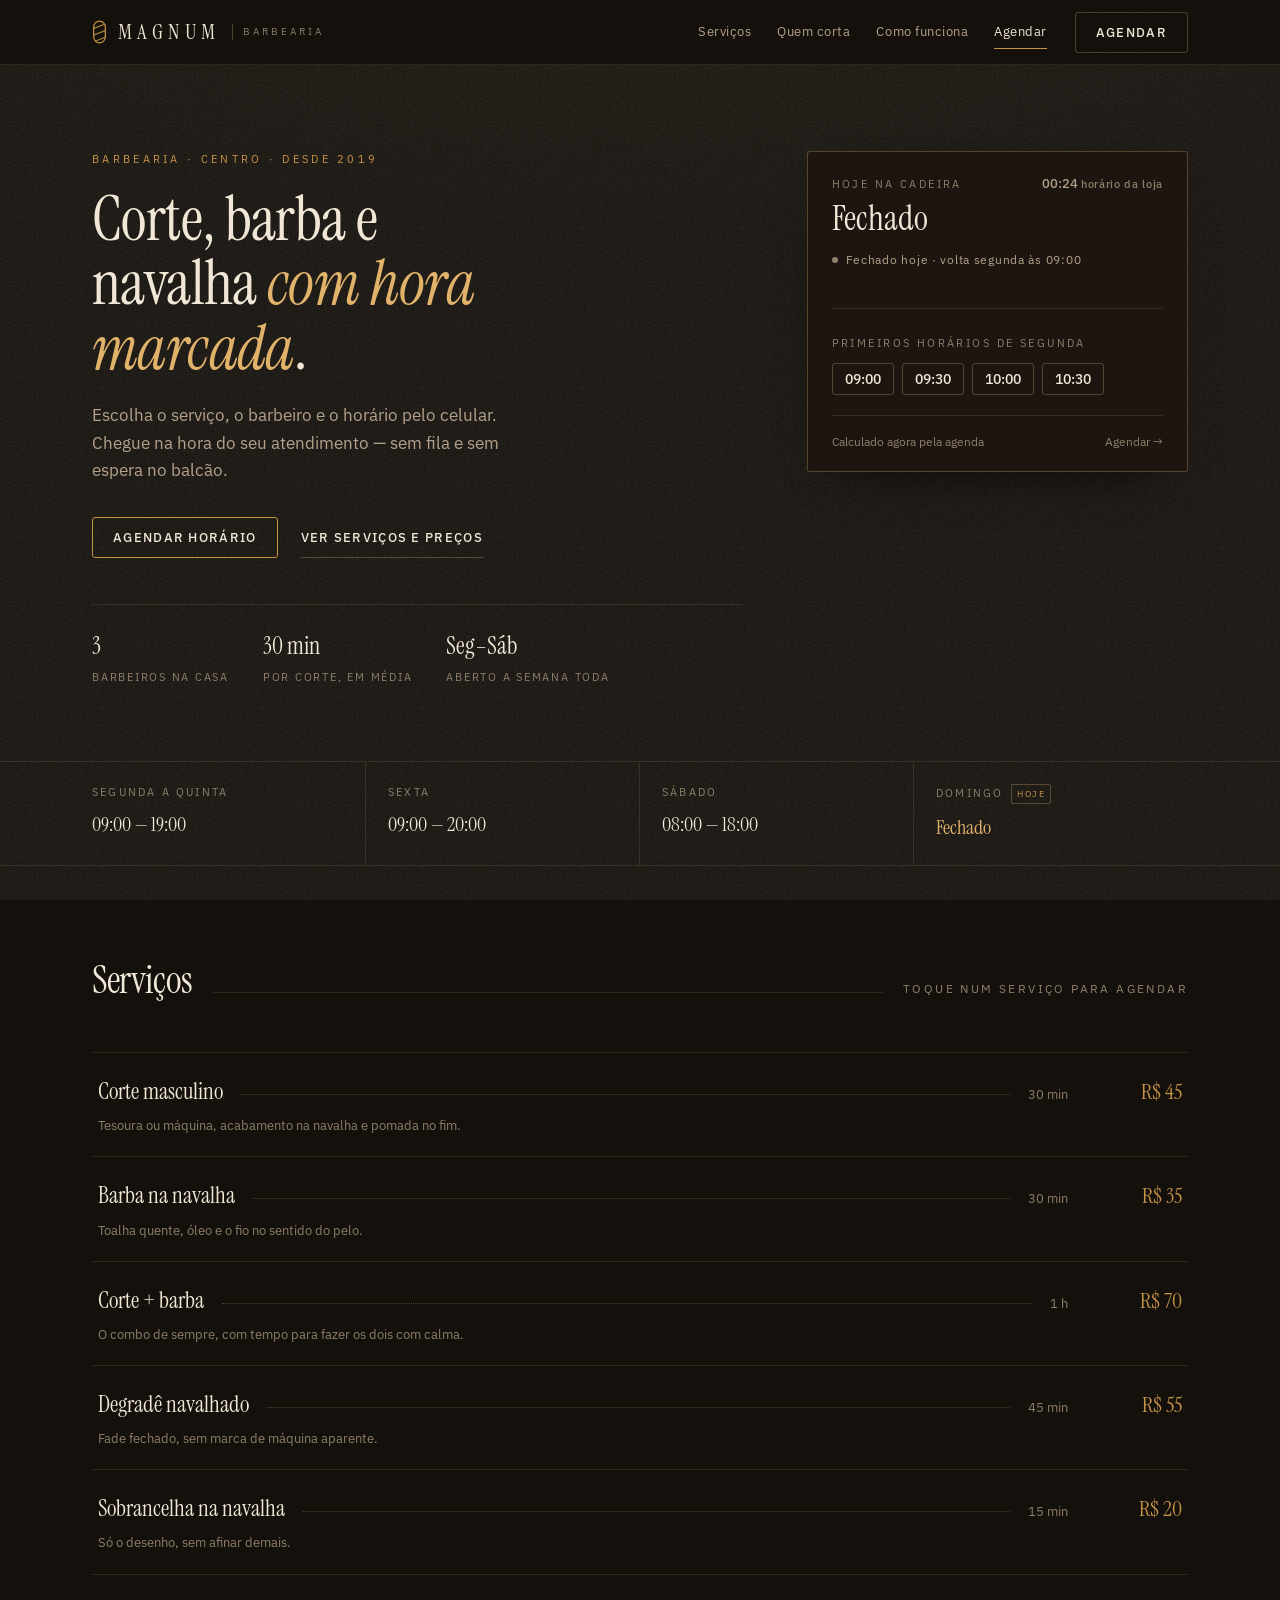
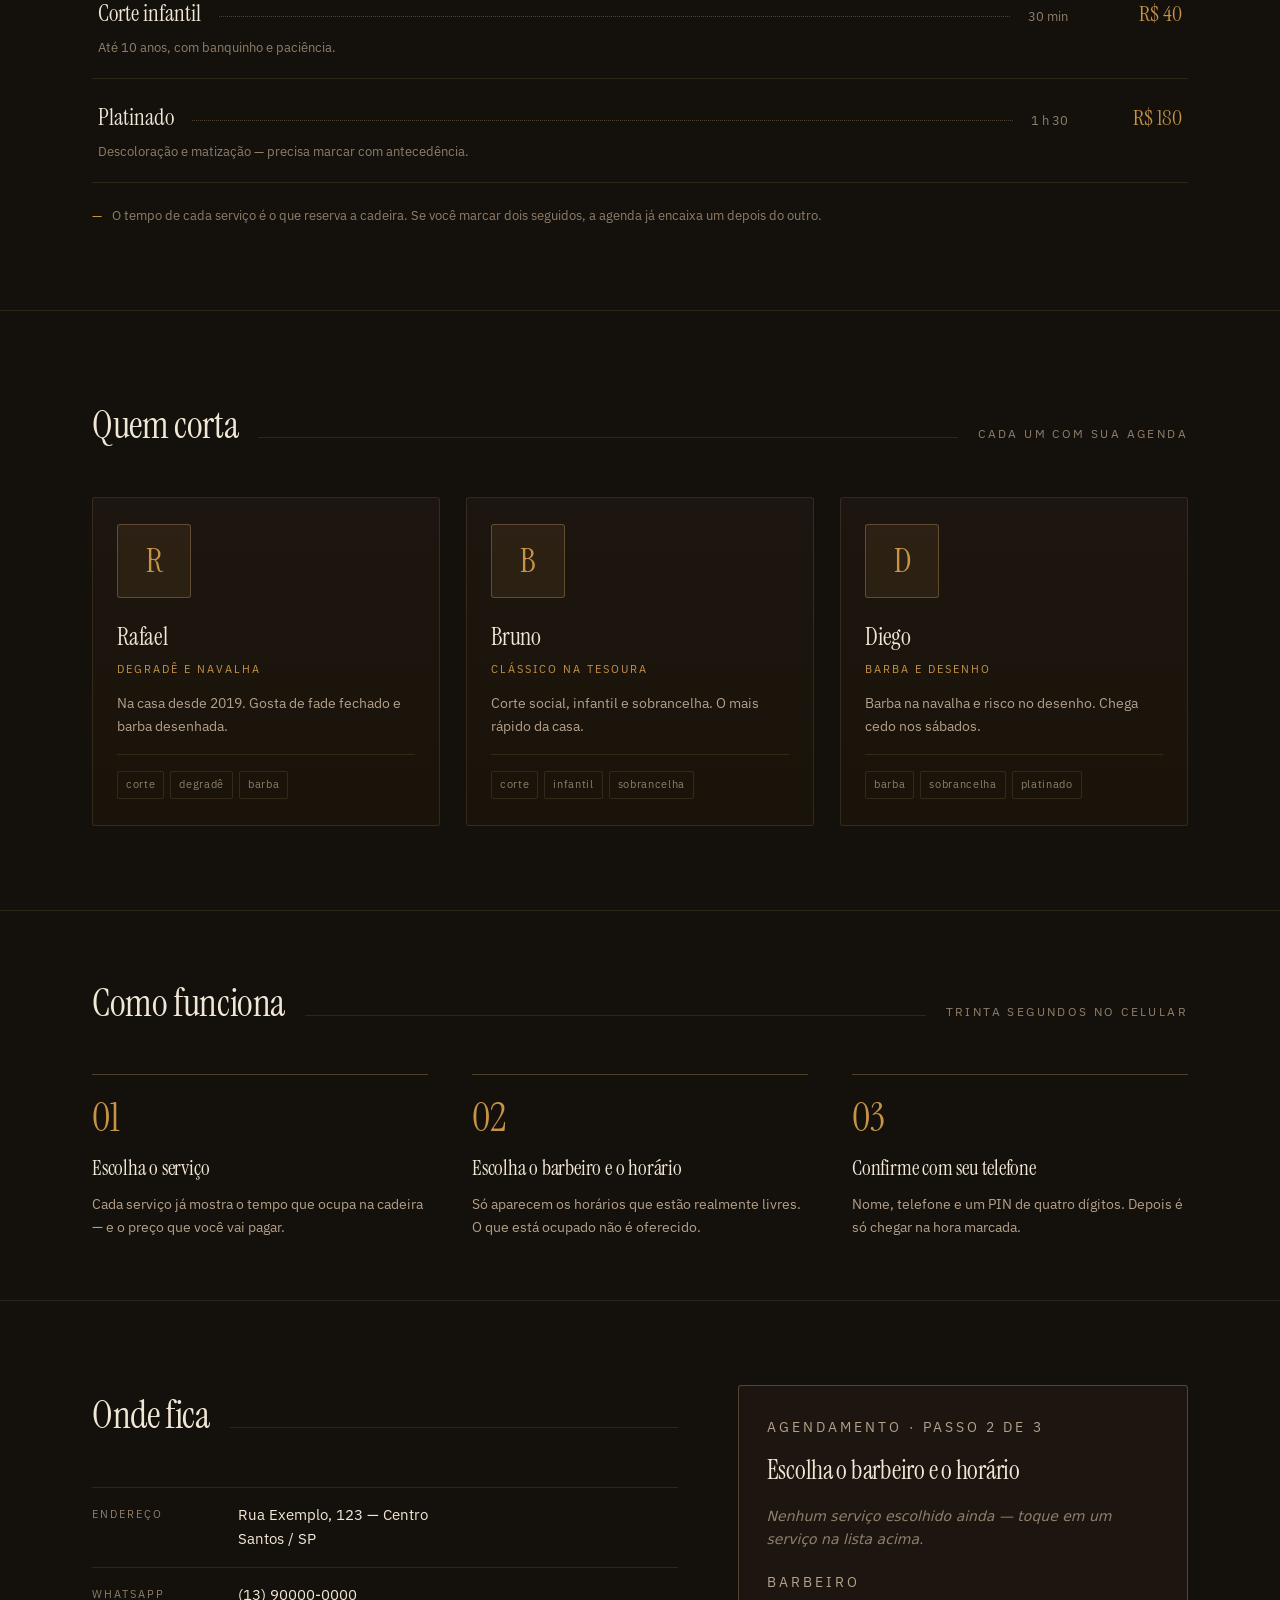
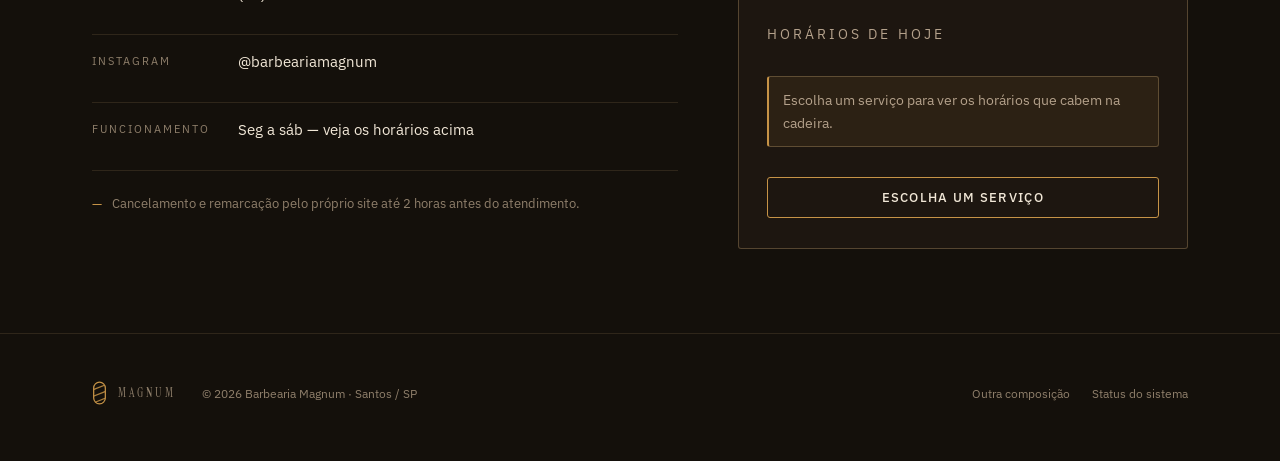
==== commit 7d25f5c2: "feat(web): home dinamica — relogio da loja, grade calculada, escolha de servico/barbeiro/horario e r" ====
--- a/web/index.html
+++ b/web/index.html
@@ -14,12 +14,13 @@
 <!-- =====================================================================
      LAYOUT PARA APRESENTAÇÃO (F2 antecipada) — dados de exemplo.
      Trocar antes de publicar de verdade:
-       · endereço, telefone/WhatsApp, Instagram, ano de fundação
+       · endereço, telefone/WhatsApp (app.js, LOJA_WHATS), Instagram, ano
        · nomes dos barbeiros e fotos (hoje é monograma, sem foto)
-       · horários reais de funcionamento
+       · horários reais de funcionamento (app.js, HORARIOS)
        · preços/durações (batem com o seed de docs/schema.sql)
-     Quando o sistema estiver ligado, estes blocos passam a vir de
-     /api/publica/servicos, /api/publica/equipe e /api/publica/site.
+     O que JÁ é dinâmico de verdade: relógio da loja, aberto/fechado, grade de
+     horários calculada a partir do funcionamento + duração do serviço,
+     escolha de serviço/barbeiro/horário e o passo de confirmação.
      ===================================================================== -->
 </head>
 <body class="composicao-editorial">
@@ -43,7 +44,7 @@
       <a href="#servicos">Serviços</a>
       <a href="#equipe">Quem corta</a>
       <a href="#como">Como funciona</a>
-      <a href="#contato">Onde fica</a>
+      <a href="#contato">Agendar</a>
     </nav>
     <a class="btn btn-vazado" href="#contato">Agendar</a>
     <button class="menu-botao" id="menuBotao" aria-label="Abrir menu" aria-expanded="false" aria-controls="nav">
@@ -77,20 +78,23 @@
       </div>
 
       <aside class="cartao-hoje">
-        <p class="rotulo">Hoje na cadeira</p>
+        <div class="cartao-topo">
+          <p class="rotulo">Hoje na cadeira</p>
+          <p class="relogio"><span id="relogio">--:--</span> <small>horário da loja</small></p>
+        </div>
         <p class="hora-grande" id="horaHoje">09:00 — 19:00</p>
         <p class="selo-status" id="seloStatus"><i></i><span>carregando…</span></p>
         <hr>
-        <p class="rotulo">Horários livres hoje</p>
-        <ul class="lista-vagas">
+        <p class="rotulo" data-alvo="vagas">Horários livres hoje</p>
+        <ul class="lista-vagas" id="vagasHoje" data-rotulo="Horários livres">
           <li>14:30</li>
           <li>15:00</li>
           <li>16:30</li>
           <li>17:00</li>
         </ul>
         <div class="pe">
-          <span>Atualizado ao abrir a agenda</span>
-          <a href="#contato">Ver todos →</a>
+          <span>Calculado agora pela agenda</span>
+          <a href="#contato">Agendar →</a>
         </div>
       </aside>
     </div>
@@ -100,10 +104,10 @@
   <section class="faixa">
     <div class="limite">
       <ul>
-        <li><dt>Segunda a quinta</dt><dd>09:00 — 19:00</dd></li>
-        <li><dt>Sexta</dt><dd>09:00 — 20:00</dd></li>
-        <li><dt>Sábado</dt><dd>08:00 — 18:00</dd></li>
-        <li class="fechado" id="linhaDomingo"><dt>Domingo</dt><dd>Fechado</dd></li>
+        <li data-dias="1,2,3,4"><dt>Segunda a quinta</dt><dd>09:00 — 19:00</dd></li>
+        <li data-dias="5"><dt>Sexta</dt><dd>09:00 — 20:00</dd></li>
+        <li data-dias="6"><dt>Sábado</dt><dd>08:00 — 18:00</dd></li>
+        <li data-dias="0" class="fechado"><dt>Domingo</dt><dd>Fechado</dd></li>
       </ul>
     </div>
   </section>
@@ -114,41 +118,41 @@
       <div class="cabeca-secao">
         <h2>Serviços</h2>
         <div class="regua"></div>
-        <span>Tempo e preço, sem surpresa</span>
+        <span>Toque num serviço para agendar</span>
       </div>
 
       <ul class="menu-servicos">
-        <li><a href="#contato">
+        <li><a href="#contato" data-servico="Corte masculino" data-min="30" data-preco="R$ 45" data-prof="rafael bruno">
           <span class="nome">Corte masculino</span><span class="guia"></span>
           <span class="dur">30 min</span><span class="preco">R$ 45</span>
           <span class="desc">Tesoura ou máquina, acabamento na navalha e pomada no fim.</span>
         </a></li>
-        <li><a href="#contato">
+        <li><a href="#contato" data-servico="Barba na navalha" data-min="30" data-preco="R$ 35" data-prof="rafael diego">
           <span class="nome">Barba na navalha</span><span class="guia"></span>
           <span class="dur">30 min</span><span class="preco">R$ 35</span>
           <span class="desc">Toalha quente, óleo e o fio no sentido do pelo.</span>
         </a></li>
-        <li><a href="#contato">
+        <li><a href="#contato" data-servico="Corte + barba" data-min="60" data-preco="R$ 70" data-prof="rafael diego">
           <span class="nome">Corte + barba</span><span class="guia"></span>
           <span class="dur">1 h</span><span class="preco">R$ 70</span>
           <span class="desc">O combo de sempre, com tempo para fazer os dois com calma.</span>
         </a></li>
-        <li><a href="#contato">
+        <li><a href="#contato" data-servico="Degradê navalhado" data-min="45" data-preco="R$ 55" data-prof="rafael">
           <span class="nome">Degradê navalhado</span><span class="guia"></span>
           <span class="dur">45 min</span><span class="preco">R$ 55</span>
           <span class="desc">Fade fechado, sem marca de máquina aparente.</span>
         </a></li>
-        <li><a href="#contato">
+        <li><a href="#contato" data-servico="Sobrancelha na navalha" data-min="15" data-preco="R$ 20" data-prof="bruno diego">
           <span class="nome">Sobrancelha na navalha</span><span class="guia"></span>
           <span class="dur">15 min</span><span class="preco">R$ 20</span>
           <span class="desc">Só o desenho, sem afinar demais.</span>
         </a></li>
-        <li><a href="#contato">
+        <li><a href="#contato" data-servico="Corte infantil" data-min="30" data-preco="R$ 40" data-prof="bruno">
           <span class="nome">Corte infantil</span><span class="guia"></span>
           <span class="dur">30 min</span><span class="preco">R$ 40</span>
           <span class="desc">Até 10 anos, com banquinho e paciência.</span>
         </a></li>
-        <li><a href="#contato">
+        <li><a href="#contato" data-servico="Platinado" data-min="90" data-preco="R$ 180" data-prof="diego">
           <span class="nome">Platinado</span><span class="guia"></span>
           <span class="dur">1 h 30</span><span class="preco">R$ 180</span>
           <span class="desc">Descoloração e matização — precisa marcar com antecedência.</span>
@@ -207,17 +211,17 @@
       </div>
 
       <div class="passos">
-        <div class="passo">
+        <div class="passo" id="passo-1">
           <span class="num">01</span>
           <h3>Escolha o serviço</h3>
           <p>Cada serviço já mostra o tempo que ocupa na cadeira — e o preço que você vai pagar.</p>
         </div>
-        <div class="passo">
+        <div class="passo" id="passo-2">
           <span class="num">02</span>
           <h3>Escolha o barbeiro e o horário</h3>
           <p>Só aparecem os horários que estão realmente livres. O que está ocupado não é oferecido.</p>
         </div>
-        <div class="passo">
+        <div class="passo" id="passo-3">
           <span class="num">03</span>
           <h3>Confirme com seu telefone</h3>
           <p>Nome, telefone e um PIN de quatro dígitos. Depois é só chegar na hora marcada.</p>
@@ -226,7 +230,7 @@
     </div>
   </section>
 
-  <!-- ----------------------------------------------------------- contato -->
+  <!-- -------------------------------------------------- agendar (ao vivo) -->
   <section class="secao" id="contato">
     <div class="limite contato-grade">
       <div>
@@ -240,13 +244,66 @@
           <li><span class="campo">Instagram</span><span>@barbeariamagnum</span></li>
           <li><span class="campo">Funcionamento</span><span>Seg a sáb — veja os horários acima</span></li>
         </ul>
-      </div>
-
-      <div class="quadro-agendar">
-        <h3>Marque seu horário</h3>
-        <p>Cancele ou mude o horário pelo próprio site até 2 horas antes do atendimento.</p>
-        <a class="btn btn-cheio" href="#servicos">Agendar agora</a>
-        <a class="btn btn-texto" href="#servicos">Falar no WhatsApp</a>
+        <p class="nota">
+          Cancelamento e remarcação pelo próprio site até 2 horas antes do atendimento.
+        </p>
+      </div>
+
+      <div class="quadro-agendar" id="quadro" data-estado="escolha">
+
+        <!-- estado 1: escolher serviço, barbeiro e horário -->
+        <div id="passo-escolha">
+          <p class="rotulo">Agendamento · passo 2 de 3</p>
+          <h3>Escolha o barbeiro e o horário</h3>
+          <p class="resumo-servico fraco" id="resumoServico">
+            Nenhum serviço escolhido ainda — toque em um serviço na lista acima.
+          </p>
+          <p class="rotulo">Barbeiro</p>
+          <div class="chips" id="chipsProf"></div>
+          <p class="rotulo">Horários de hoje</p>
+          <div class="chips" id="chipsHora"></div>
+          <p class="aviso" id="avisoVazio" hidden></p>
+          <button class="btn btn-cheio btn-largo" id="btnContinuar" disabled>Escolha um serviço</button>
+        </div>
+
+        <!-- estado 2: confirmar dados -->
+        <div id="passo-confirmar" hidden>
+          <p class="rotulo">Agendamento · passo 3 de 3</p>
+          <h3>Confirme seus dados</h3>
+          <p class="resumo-escolha" id="resumoEscolha"></p>
+          <div class="campo">
+            <label for="campoNome">Nome</label>
+            <input id="campoNome" name="nome" autocomplete="name" placeholder="Como devemos te chamar">
+          </div>
+          <div class="campo">
+            <label for="campoTelefone">Telefone com DDD</label>
+            <input id="campoTelefone" name="telefone" inputmode="tel" autocomplete="tel" placeholder="(13) 90000-0000">
+          </div>
+          <div class="campo">
+            <label for="campoPin">PIN de 4 dígitos</label>
+            <input id="campoPin" name="pin" inputmode="numeric" maxlength="6" placeholder="••••"
+                   aria-describedby="dicaPin">
+            <small id="dicaPin">O PIN é a sua senha para ver, remarcar ou cancelar o agendamento.</small>
+          </div>
+          <label class="consentimento">
+            <input type="checkbox" id="campoConsentimento">
+            <span>Aceito os termos e a política de privacidade.</span>
+          </label>
+          <button class="btn btn-cheio btn-largo" id="btnConfirmar">Confirmar agendamento</button>
+          <button class="btn btn-texto" id="btnVoltar">← voltar e mudar o horário</button>
+        </div>
+
+        <!-- estado 3: reservado -->
+        <div id="passo-pronto" hidden>
+          <p class="rotulo">Agendamento na agenda</p>
+          <h3>Horário reservado</h3>
+          <p class="resumo-escolha" id="textoPronto"></p>
+          <a class="btn btn-cheio btn-largo" id="linkWhats" href="#contato" target="_blank" rel="noopener">
+            Falar no WhatsApp
+          </a>
+          <button class="btn btn-texto" id="btnOutro">Fazer outro agendamento</button>
+        </div>
+
       </div>
     </div>
   </section>
--- a/web/styles.css
+++ b/web/styles.css
@@ -534,6 +534,134 @@
 .composicao-placa .cabeca-secao .regua { display: none; }
 .composicao-placa .cabeca-secao span { display: none; }
 .composicao-placa .contato-grade { grid-template-columns: 1fr; gap: 40px; }
+
+/* --------------------------------------------------- componentes dinâmicos */
+.cartao-topo { display: flex; align-items: baseline; justify-content: space-between; gap: 12px; }
+.cartao-topo .rotulo { margin-bottom: 6px; }
+.relogio {
+  margin: 0 0 6px;
+  font: 500 13px/1 var(--sans);
+  color: var(--tinta-2);
+  font-variant-numeric: tabular-nums;
+  white-space: nowrap;
+}
+.relogio small { color: var(--tinta-3); font-size: 11px; letter-spacing: .06em; }
+
+.nav a.ativo { color: var(--tinta); border-color: var(--latao); }
+
+.faixa li.hoje dd { color: var(--latao-claro); }
+.marca-hoje {
+  display: inline-block;
+  margin-left: 8px;
+  font-size: 9px;
+  letter-spacing: .16em;
+  text-transform: uppercase;
+  color: var(--latao);
+  border: 1px solid var(--linha-forte);
+  border-radius: 2px;
+  padding: 2px 5px;
+  vertical-align: middle;
+}
+
+.lista-vagas li { cursor: pointer; }
+.lista-vagas li small {
+  display: block;
+  margin-top: 3px;
+  font-size: 9px;
+  letter-spacing: .12em;
+  text-transform: uppercase;
+  color: var(--tinta-3);
+}
+.lista-vagas li.vaga-vazia { border-style: dashed; color: var(--tinta-3); cursor: default; }
+
+.menu-servicos a.selecionado { background: var(--latao-fundo); box-shadow: inset 2px 0 0 var(--latao); }
+.menu-servicos a.selecionado .nome { color: var(--latao-claro); }
+
+.chips { display: flex; flex-wrap: wrap; gap: 8px; margin: 0 0 20px; }
+.chip {
+  font: 500 14px/1 var(--sans);
+  font-variant-numeric: tabular-nums;
+  color: var(--tinta);
+  background: none;
+  border: 1px solid var(--linha-forte);
+  border-radius: var(--raio);
+  padding: 9px 13px;
+  cursor: pointer;
+  transition: border-color .18s, color .18s, background .18s;
+}
+.chip:hover { border-color: var(--latao); color: var(--latao-claro); }
+.chip.ativo { background: var(--latao); border-color: var(--latao); color: #1a1208; }
+.chip.vazio { border-style: dashed; color: var(--tinta-3); cursor: default; }
+.chip.vazio:hover { border-color: var(--linha-forte); color: var(--tinta-3); }
+
+.resumo-servico { font-size: 15px; color: var(--tinta-2); margin: 0 0 20px; }
+.resumo-servico b { font-family: var(--serif); font-size: 19px; font-weight: 400; color: var(--tinta); }
+.resumo-servico.fraco { color: var(--tinta-3); font-style: italic; }
+.resumo-escolha {
+  font-size: 14px;
+  color: var(--tinta-2);
+  border-left: 2px solid var(--latao);
+  padding-left: 12px;
+  margin: 0 0 22px;
+}
+.aviso {
+  border: 1px solid var(--linha-forte);
+  border-left: 2px solid var(--latao);
+  background: var(--latao-fundo);
+  border-radius: var(--raio);
+  padding: 12px 14px;
+  font-size: 13px;
+  color: var(--tinta-2);
+  margin: 0 0 18px;
+}
+
+.campo { margin: 0 0 16px; }
+.campo label {
+  display: block;
+  font-size: 11px;
+  letter-spacing: .16em;
+  text-transform: uppercase;
+  color: var(--tinta-3);
+  margin-bottom: 7px;
+}
+.campo input {
+  width: 100%;
+  background: var(--fundo-alto);
+  border: 1px solid var(--linha-forte);
+  border-radius: var(--raio);
+  color: var(--tinta);
+  font: 400 15px/1.4 var(--sans);
+  padding: 12px 13px;
+  transition: border-color .18s, background .2s;
+}
+.campo input::placeholder { color: #6f6152; }
+.campo input:focus { border-color: var(--latao); background: var(--papel-alto); }
+.campo small { display: block; margin-top: 7px; font-size: 12px; color: var(--tinta-3); }
+input:-webkit-autofill {
+  -webkit-text-fill-color: var(--tinta);
+  -webkit-box-shadow: 0 0 0 1000px var(--fundo-alto) inset;
+}
+.consentimento {
+  display: flex;
+  gap: 10px;
+  align-items: flex-start;
+  font-size: 13px;
+  color: var(--tinta-2);
+  margin: 4px 0 20px;
+  cursor: pointer;
+}
+.consentimento input { margin-top: 3px; width: 16px; height: 16px; flex: none; accent-color: var(--latao); }
+
+.btn-largo { width: 100%; justify-content: center; }
+.btn {
+  background: none;
+  color: inherit;
+  font-family: inherit;
+  text-align: left;
+}
+.quadro-agendar h3 { font-size: 26px; margin: 0 0 14px; }
+.quadro-agendar .btn-texto { width: 100%; justify-content: center; }
+.selo-status.central { justify-content: center; display: flex; margin: 22px 0 0; }
 
 /* --------------------------------------------------------------- animação */
 /* Sem animação de entrada por rolagem: o conteúdo precisa sair visível em print
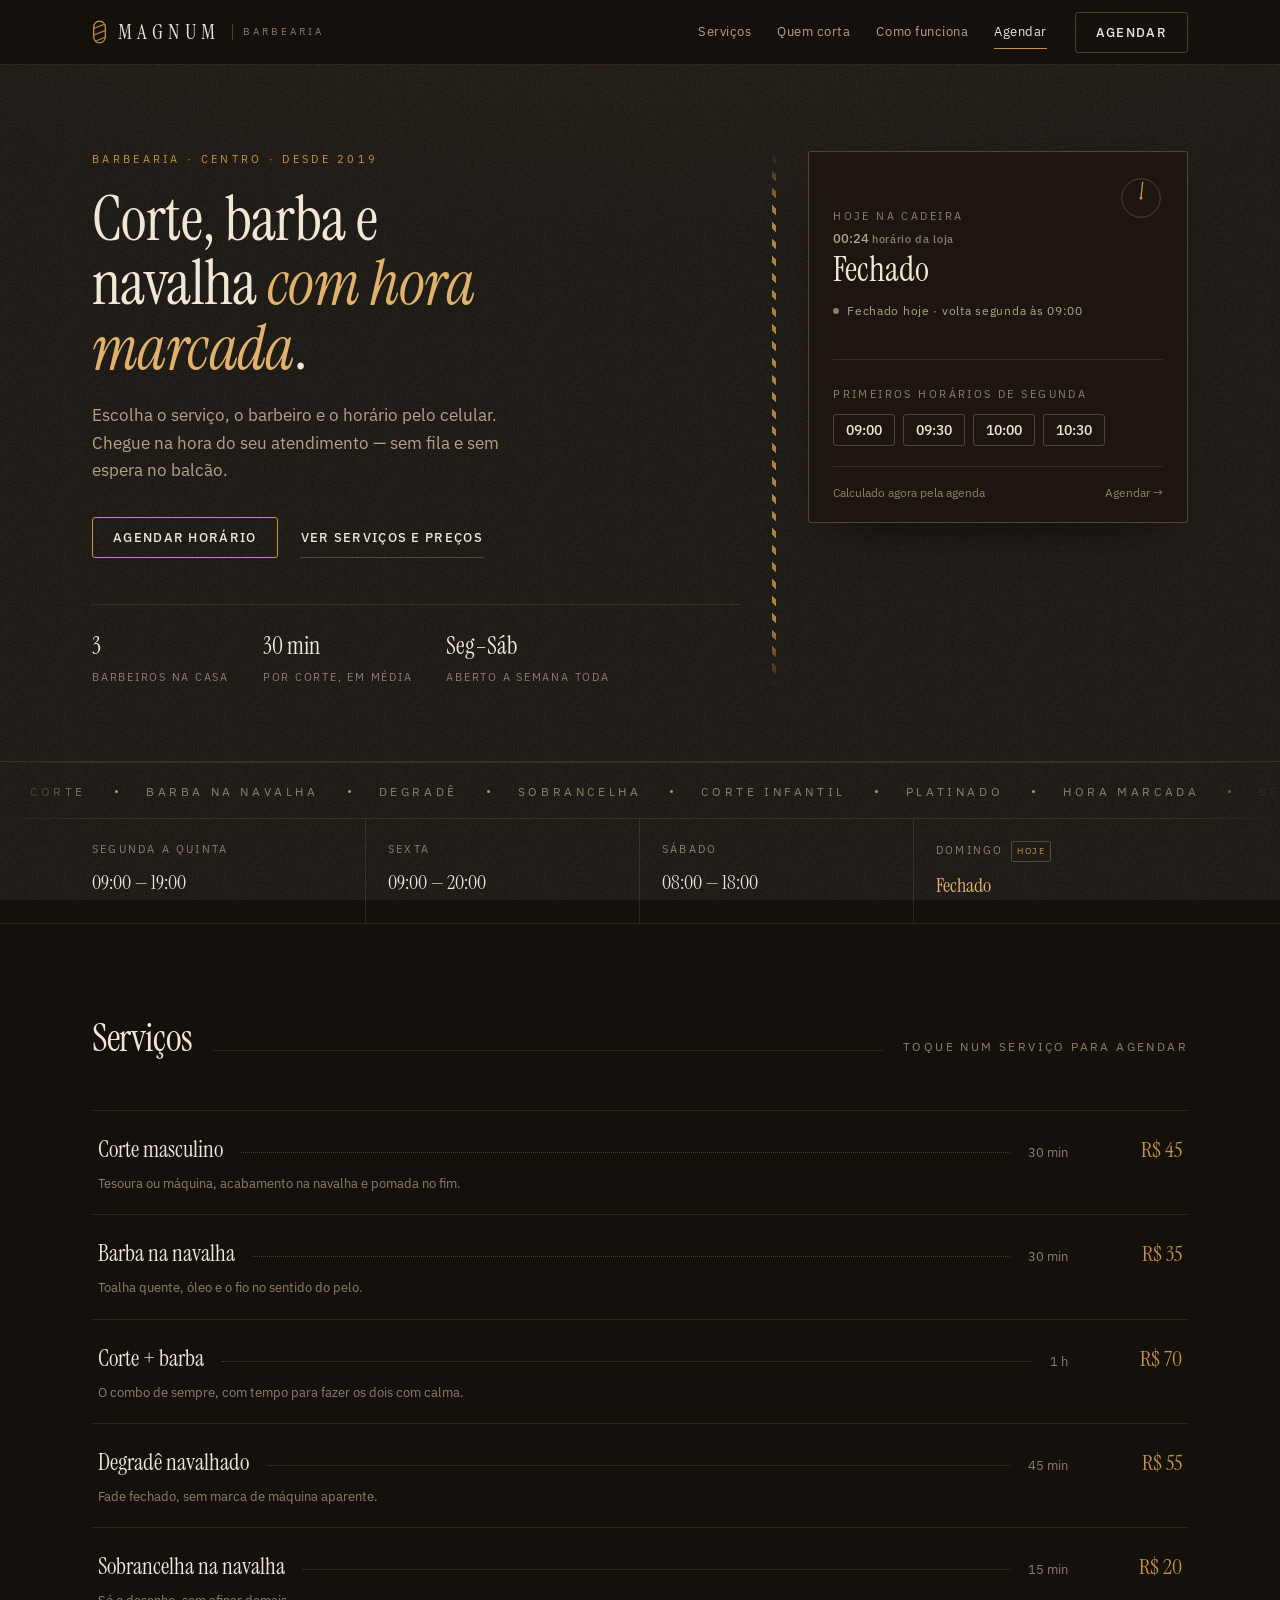
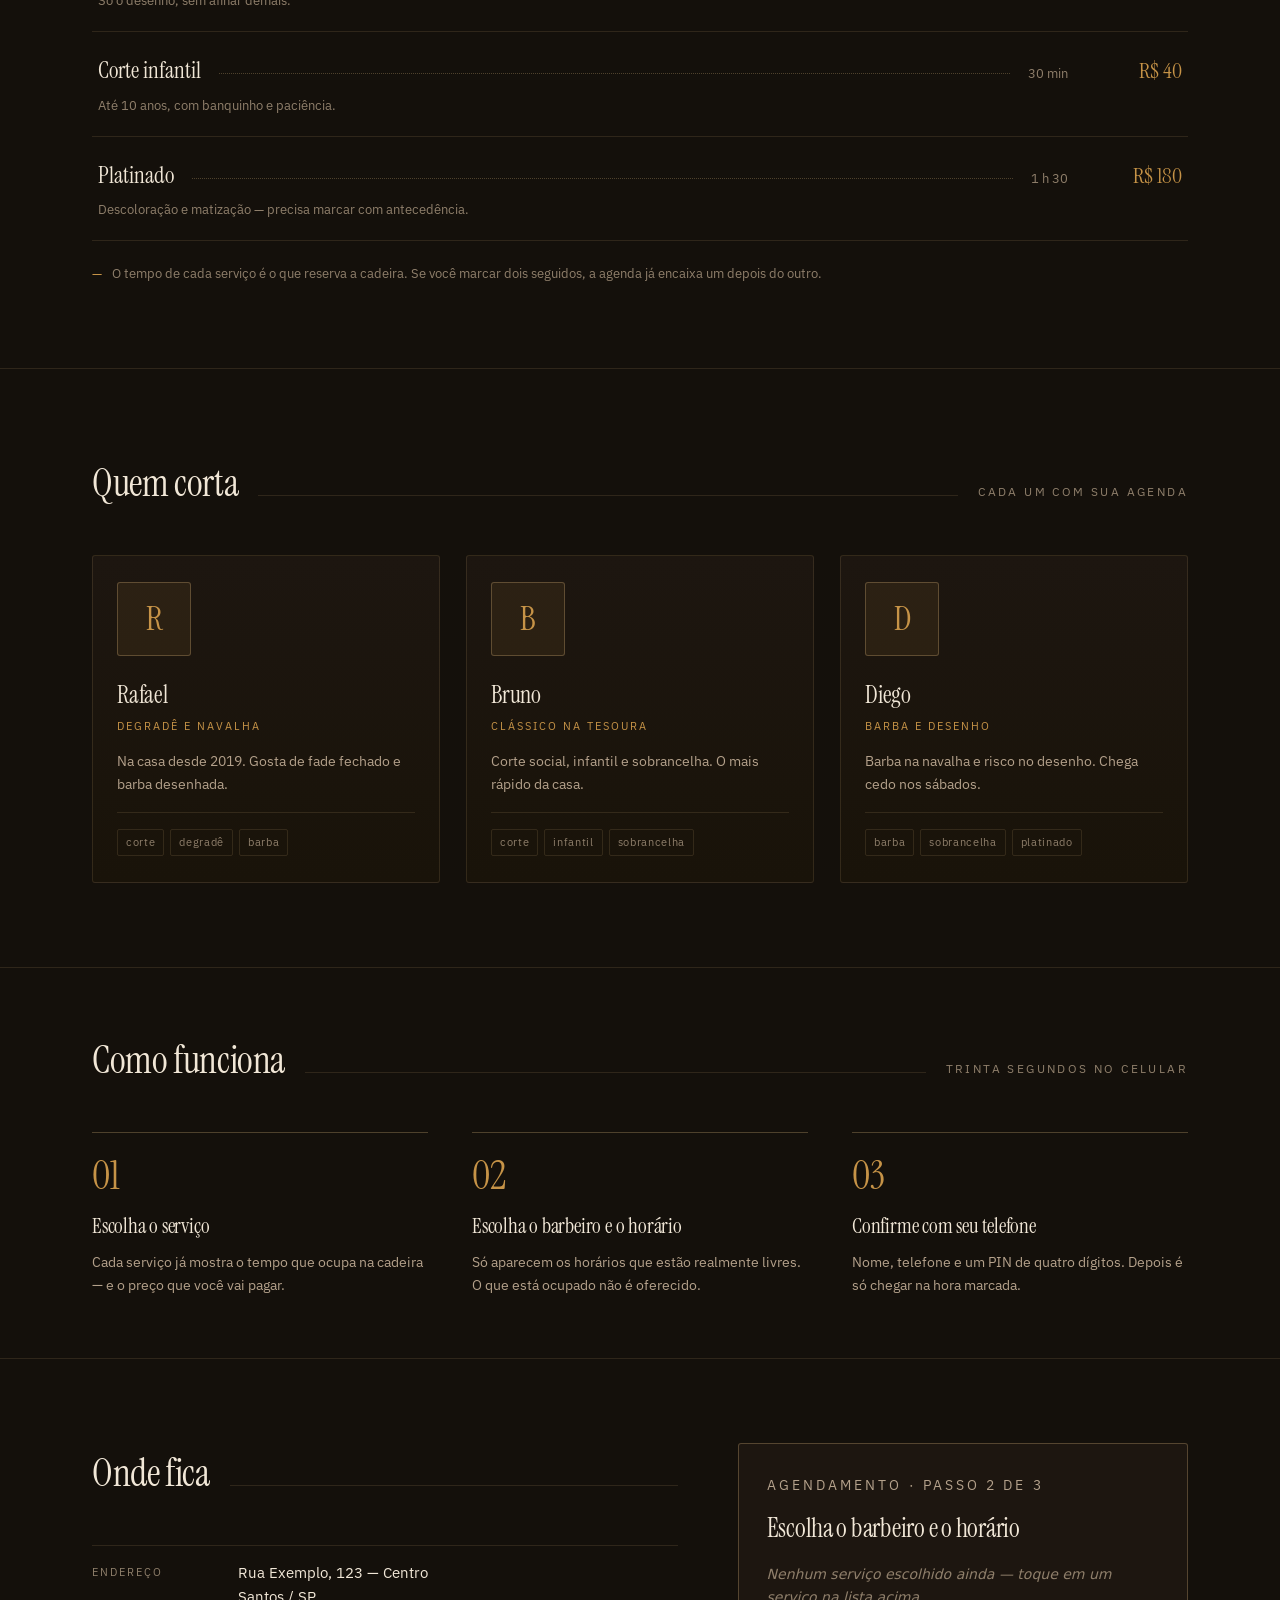
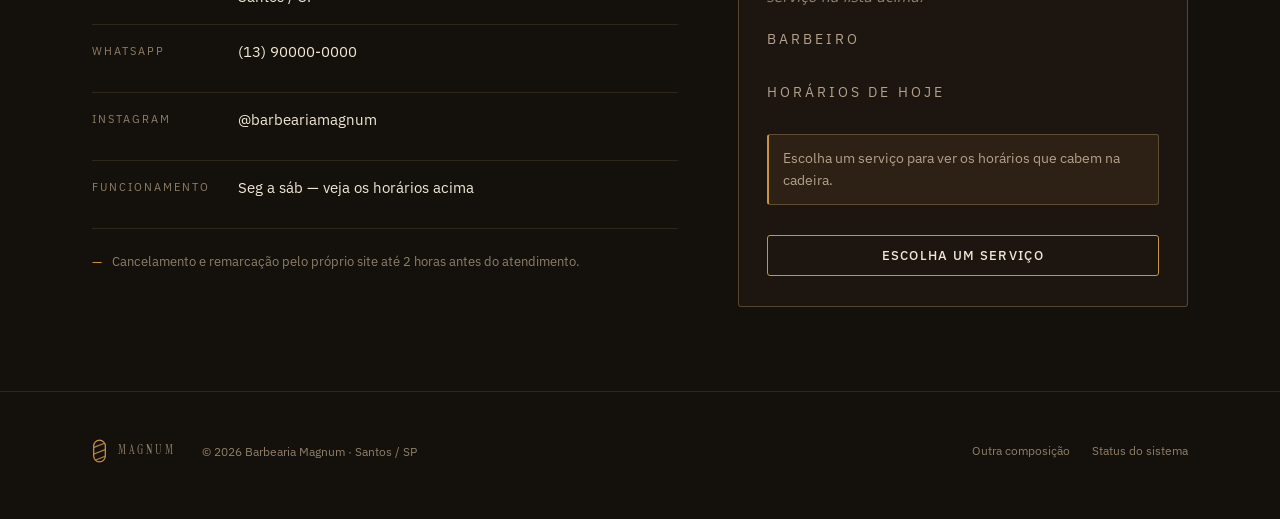
==== commit 13c8d26e: "feat(web): identidade de movimento — poste girando, letreiro correndo, ponteiro na hora real, reveal" ====
--- a/web/index.html
+++ b/web/index.html
@@ -77,10 +77,20 @@
         </dl>
       </div>
 
+      <div class="trilho" aria-hidden="true"></div>
+
       <aside class="cartao-hoje">
         <div class="cartao-topo">
-          <p class="rotulo">Hoje na cadeira</p>
-          <p class="relogio"><span id="relogio">--:--</span> <small>horário da loja</small></p>
+          <div>
+            <p class="rotulo">Hoje na cadeira</p>
+            <p class="relogio"><span id="relogio">--:--</span> <small>horário da loja</small></p>
+          </div>
+          <svg class="ponteiro" viewBox="0 0 48 48" aria-hidden="true">
+            <circle cx="24" cy="24" r="21" fill="none" stroke="var(--linha-forte)" stroke-width="1"/>
+            <circle cx="24" cy="24" r="15.5" fill="none" stroke="var(--linha)" stroke-width="1" stroke-dasharray="1 5"/>
+            <line class="agulha" x1="24" y1="24" x2="24" y2="6.5" stroke="var(--latao)" stroke-width="1.4" stroke-linecap="round"/>
+            <circle cx="24" cy="24" r="1.7" fill="var(--latao)"/>
+          </svg>
         </div>
         <p class="hora-grande" id="horaHoje">09:00 — 19:00</p>
         <p class="selo-status" id="seloStatus"><i></i><span>carregando…</span></p>
@@ -97,6 +107,16 @@
           <a href="#contato">Agendar →</a>
         </div>
       </aside>
+    </div>
+  </section>
+
+  <!-- ------------------------------------------------- letreiro (movimento) -->
+  <section class="letreiro" aria-label="Serviços da casa">
+    <div class="letreiro-faixa">
+      <span>Corte</span><span>Barba na navalha</span><span>Degradê</span><span>Sobrancelha</span>
+      <span>Corte infantil</span><span>Platinado</span><span>Hora marcada</span><span>Sem fila</span>
+      <span>Corte</span><span>Barba na navalha</span><span>Degradê</span><span>Sobrancelha</span>
+      <span>Corte infantil</span><span>Platinado</span><span>Hora marcada</span><span>Sem fila</span>
     </div>
   </section>
 
--- a/web/styles.css
+++ b/web/styles.css
@@ -161,8 +161,8 @@
 .hero { padding: 86px 0 74px; border-bottom: 1px solid var(--linha); }
 .hero-grade {
   display: grid;
-  grid-template-columns: minmax(0, 1.45fr) minmax(0, .85fr);
-  gap: 64px;
+  grid-template-columns: minmax(0, 1.45fr) auto minmax(0, .85fr);
+  gap: 0 32px;
   align-items: start;
 }
 .hero h1 {
@@ -472,6 +472,15 @@
 /* ==========================================================================
    Composição B — "placa" (centralizada, cara de letreiro de barbearia)
    ======================================================================== */
+.composicao-placa .placa-lado {
+  display: grid;
+  grid-template-columns: 4px minmax(0, 1fr) 4px;
+  gap: 30px;
+  align-items: stretch;
+  max-width: 880px;
+  margin: 0 auto;
+}
+.composicao-placa .placa-lado .placa { max-width: none; margin: 0; }
 .composicao-placa .hero { padding: 74px 0 66px; text-align: center; }
 .composicao-placa .placa {
   border: 1px solid var(--linha-forte);
@@ -662,10 +671,96 @@
 .quadro-agendar h3 { font-size: 26px; margin: 0 0 14px; }
 .quadro-agendar .btn-texto { width: 100%; justify-content: center; }
 .selo-status.central { justify-content: center; display: flex; margin: 22px 0 0; }
+.ponteiro-placa { margin: 32px auto 0; display: block; }
+
+/* ==========================================================================
+   MOVIMENTO — três movimentos, todos com significado:
+   1) o poste do barbeiro girando (a marca)
+   2) o letreiro passando devagar (a fachada da loja)
+   3) o ponteiro do relógio marcando a hora real (o "com hora marcada")
+   Nada de animação decorativa aleatória. Tudo desligado em prefers-reduced-motion.
+   ======================================================================== */
+
+/* 1) poste como trilho: listras diagonais descendo numa linha fina.
+      background-position em 16.97px = período vertical exato do gradiente de 45°
+      (12px de listra ÷ cos 45°) — por isso o giro é contínuo, sem pulo. */
+.trilho {
+  width: 4px;
+  align-self: stretch;
+  border-radius: 2px;
+  background-image: repeating-linear-gradient(
+    45deg,
+    rgba(198, 147, 71, .85) 0 5px,
+    transparent 5px 12px
+  );
+  animation: girar-poste 2.6s linear infinite;
+  -webkit-mask-image: linear-gradient(180deg, transparent, #000 12%, #000 88%, transparent);
+  mask-image: linear-gradient(180deg, transparent, #000 12%, #000 88%, transparent);
+}
+@keyframes girar-poste {
+  from { background-position: 0 0; }
+  to   { background-position: 0 16.97px; }
+}
+
+/* 2) letreiro da fachada: faixa fina com as palavras da casa passando */
+.letreiro {
+  border-top: 1px solid var(--linha);
+  border-bottom: 1px solid var(--linha);
+  padding: 15px 0;
+  overflow: hidden;
+  -webkit-mask-image: linear-gradient(90deg, transparent, #000 7%, #000 93%, transparent);
+  mask-image: linear-gradient(90deg, transparent, #000 7%, #000 93%, transparent);
+}
+.letreiro-faixa {
+  display: inline-flex;
+  white-space: nowrap;
+  animation: correr-letreiro 46s linear infinite;
+}
+.letreiro:hover .letreiro-faixa { animation-play-state: paused; }
+.letreiro span {
+  position: relative;
+  padding: 0 30px;
+  font-size: 12px;
+  letter-spacing: .3em;
+  text-transform: uppercase;
+  color: var(--tinta-3);
+}
+.letreiro span::after {
+  content: "";
+  position: absolute;
+  right: -2px;
+  top: 50%;
+  width: 3px;
+  height: 3px;
+  margin-top: -1.5px;
+  border-radius: 50%;
+  background: var(--latao);
+}
+@keyframes correr-letreiro {
+  from { transform: translateX(0); }
+  to   { transform: translateX(-50%); }
+}
+
+/* 3) ponteiro: anel fino com a agulha marcando o segundo real da loja */
+.ponteiro { width: 44px; height: 44px; flex: none; }
+.ponteiro .agulha {
+  transform-box: view-box;
+  transform-origin: 24px 24px;
+  transition: transform .9s linear;
+}
+
+/* revelar ao rolar — só TRANSFORM (nunca opacity), para print/PDF saírem inteiros */
+.sobe { transform: translateY(16px); transition: transform .7s cubic-bezier(.2, .7, .2, 1); }
+.sobe.visivel { transform: none; }
+
+@media print {
+  .trilho, .letreiro-faixa { animation: none; }
+  .sobe, .sobe.visivel { transform: none; }
+}
 
 /* --------------------------------------------------------------- animação */
-/* Sem animação de entrada por rolagem: o conteúdo precisa sair visível em print
-   de página inteira, impressão e PDF (opacity 0 quebraria esses casos). */
+/* O reveal usa só transform (.sobe) — opacity 0 nunca é usado, para print de
+   página inteira, impressão e PDF saírem completos. */
 @media (prefers-reduced-motion: reduce) {
   html { scroll-behavior: auto; }
   * { animation: none !important; transition: none !important; }
@@ -683,6 +778,9 @@
 /* ---------------------------------------------------------------- mobile */
 @media (max-width: 940px) {
   .hero-grade { grid-template-columns: 1fr; gap: 40px; }
+  .hero-grade .trilho { display: none; }
+  .placa-lado { grid-template-columns: 1fr; gap: 0; }
+  .placa-lado .trilho { display: none; }
   .hero h1 { max-width: 100%; }
   .grade-equipe { grid-template-columns: 1fr 1fr; }
   .passos { grid-template-columns: 1fr; gap: 26px; }
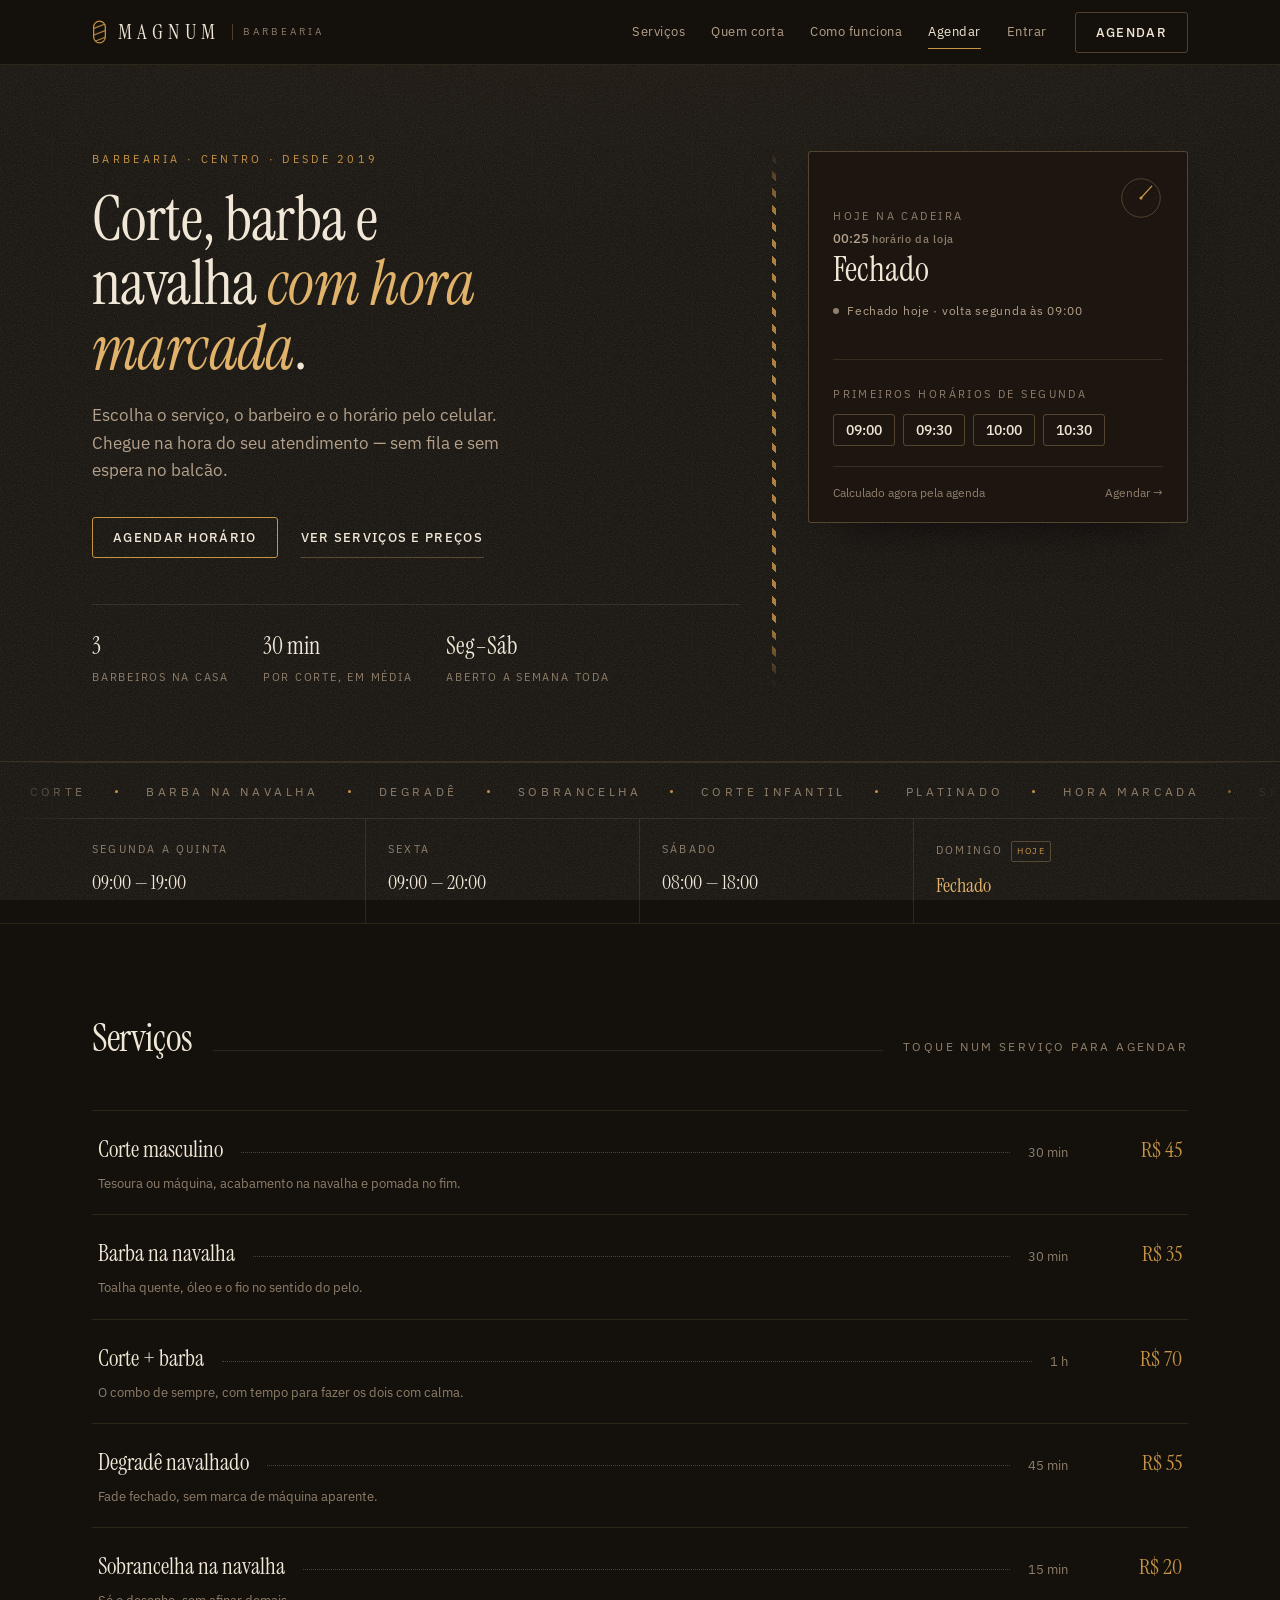
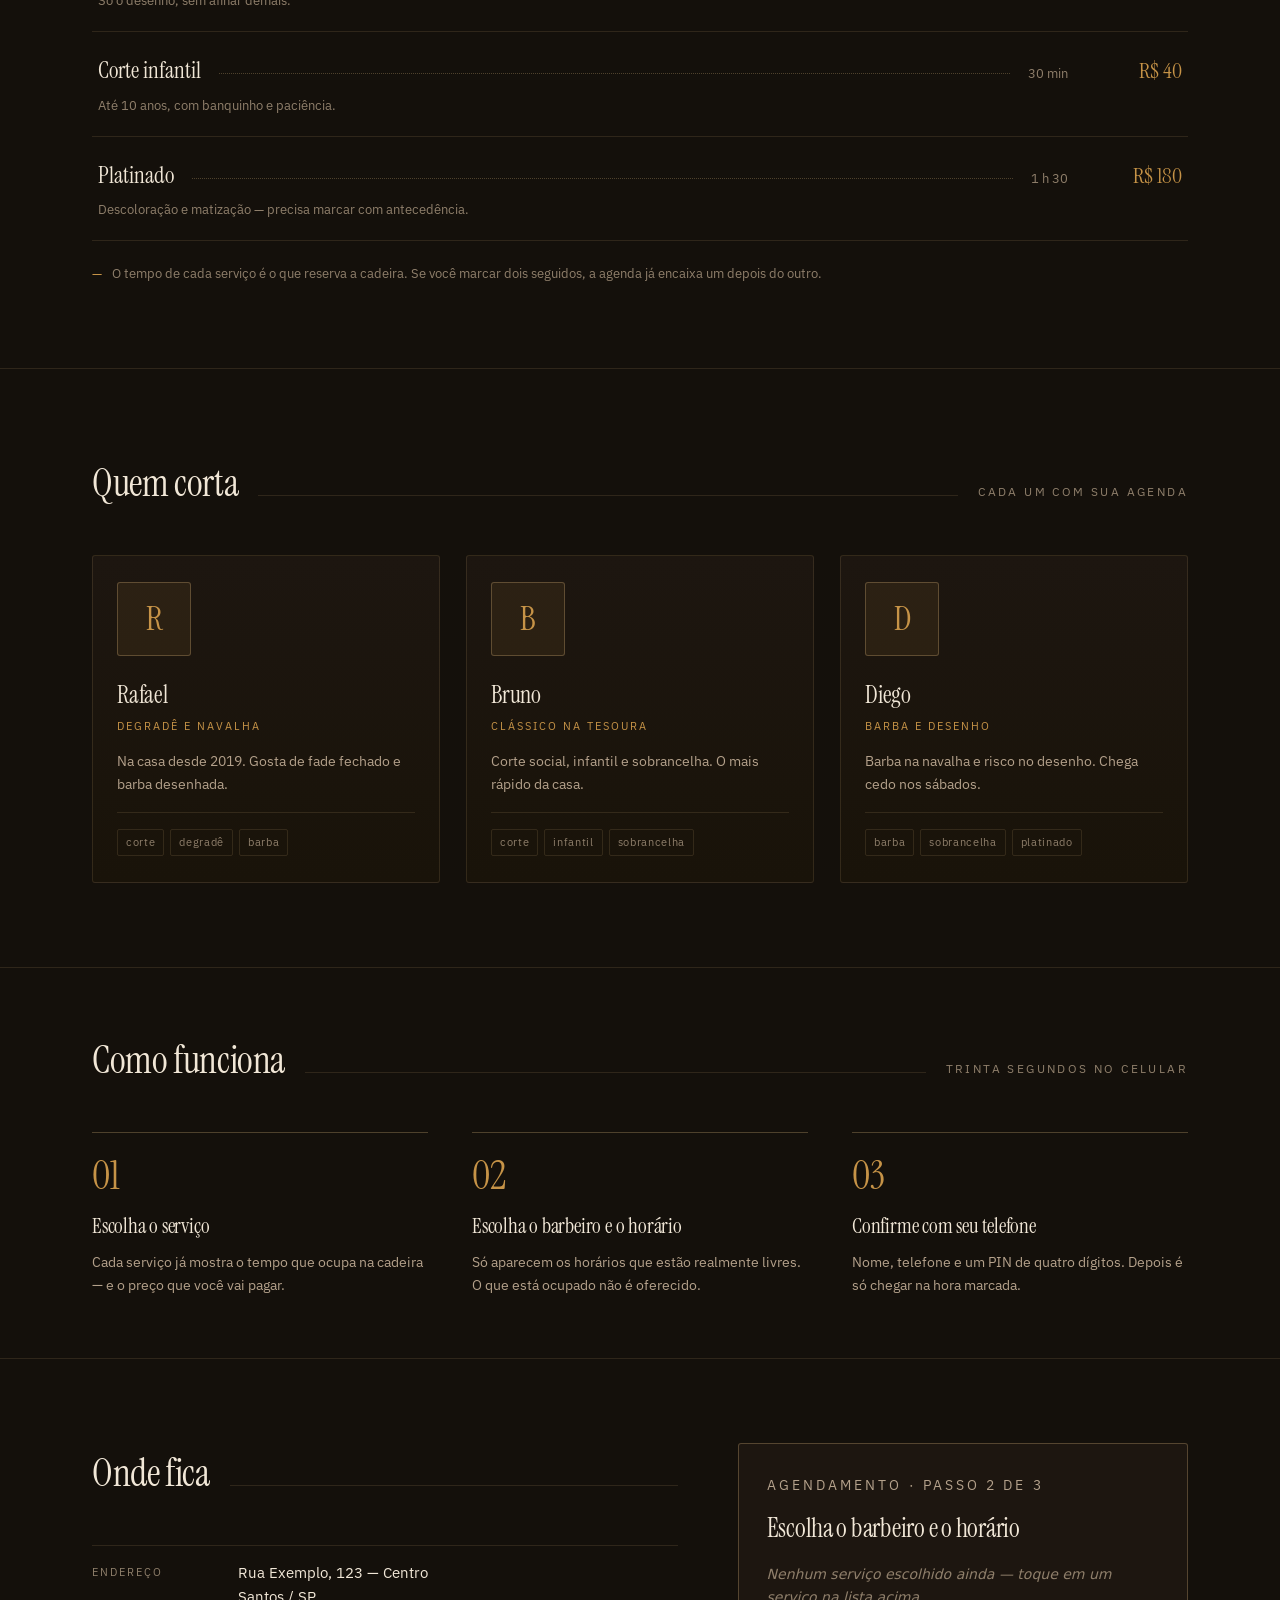
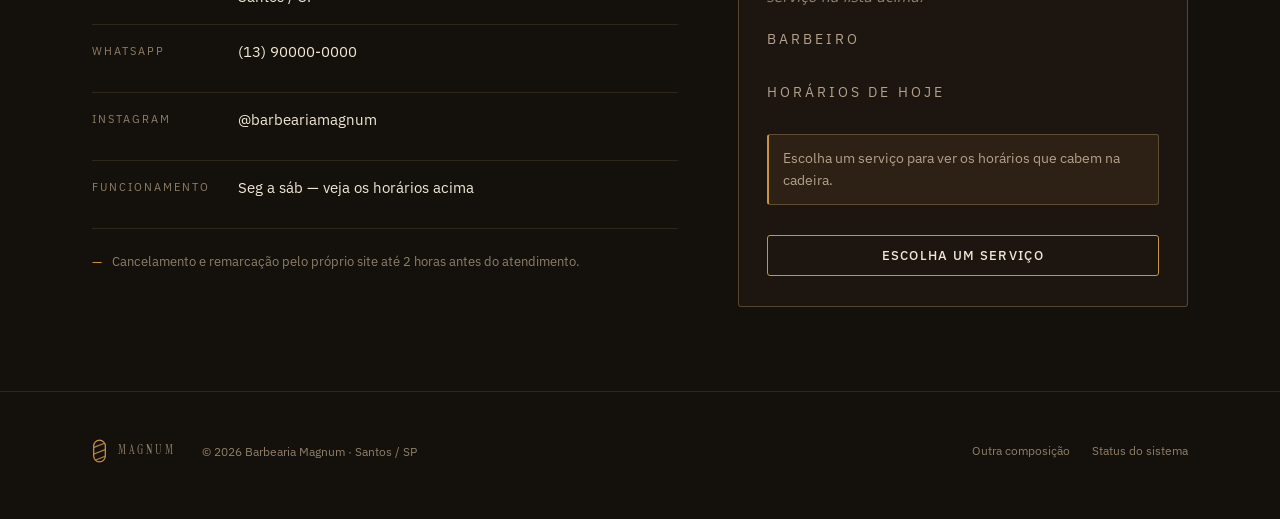
==== commit 312285ea: "feat(auth): F1 — login por telefone+PIN e Google (OAuth + provedor de teste), telas no mesmo design," ====
--- a/web/index.html
+++ b/web/index.html
@@ -45,6 +45,7 @@
       <a href="#equipe">Quem corta</a>
       <a href="#como">Como funciona</a>
       <a href="#contato">Agendar</a>
+      <a href="entrar.html" id="linkConta">Entrar</a>
     </nav>
     <a class="btn btn-vazado" href="#contato">Agendar</a>
     <button class="menu-botao" id="menuBotao" aria-label="Abrir menu" aria-expanded="false" aria-controls="nav">
--- a/web/styles.css
+++ b/web/styles.css
@@ -544,6 +544,131 @@
 .composicao-placa .cabeca-secao span { display: none; }
 .composicao-placa .contato-grade { grid-template-columns: 1fr; gap: 40px; }
 
+/* ============================================================ telas de login */
+.tela-auth { padding: 62px 0 80px; }
+.auth-caixa {
+  width: 100%;
+  max-width: 460px;
+  margin: 0 auto;
+  background: var(--papel);
+  border: 1px solid var(--linha-forte);
+  border-radius: var(--raio);
+  padding: 34px 32px 30px;
+  position: relative;
+}
+.auth-caixa::after {
+  content: "";
+  position: absolute;
+  inset: 6px;
+  border: 1px solid var(--linha);
+  border-radius: 1px;
+  pointer-events: none;
+}
+.auth-caixa h1 { font-size: 34px; margin: 0 0 10px; }
+.auth-caixa .linha-fina { font-size: 15px; color: var(--tinta-2); margin-bottom: 24px; }
+.auth-caixa .kicker { margin-bottom: 12px; }
+
+.abas { display: flex; gap: 0; border-bottom: 1px solid var(--linha); margin-bottom: 24px; }
+.aba {
+  flex: 1;
+  background: none;
+  border: 0;
+  border-bottom: 2px solid transparent;
+  margin-bottom: -1px;
+  padding: 12px 8px;
+  font: 500 13px/1 var(--sans);
+  letter-spacing: .16em;
+  text-transform: uppercase;
+  color: var(--tinta-3);
+  cursor: pointer;
+  transition: color .18s, border-color .18s;
+}
+.aba:hover { color: var(--tinta-2); }
+.aba.ativa { color: var(--latao); border-bottom-color: var(--latao); }
+
+.form-auth { margin: 0; }
+.form-auth .btn-largo { margin-top: 6px; }
+
+.separador {
+  display: flex;
+  align-items: center;
+  gap: 14px;
+  margin: 24px 0 20px;
+  color: var(--tinta-3);
+  font-size: 11px;
+  letter-spacing: .2em;
+  text-transform: uppercase;
+}
+.separador::before, .separador::after {
+  content: "";
+  flex: 1;
+  height: 1px;
+  background: var(--linha);
+}
+.btn-google { justify-content: center; gap: 12px; }
+.btn-google svg { width: 17px; height: 17px; flex: none; }
+.btn-google.desligado { color: var(--tinta-3); border-color: var(--linha); }
+.btn-google.desligado:hover { color: var(--tinta-3); border-color: var(--linha); }
+.dica { font-size: 12px; color: var(--tinta-3); margin: 20px 0 0; text-align: center; line-height: 1.5; }
+.dica a { border-bottom: 1px solid var(--linha-forte); }
+
+/* avisos / confirmações */
+.aviso.ok { border-left-color: #6f9f5c; background: rgba(111, 159, 92, .08); }
+.aviso.erro { border-left-color: #c05a48; background: rgba(192, 90, 72, .08); }
+
+/* área logada */
+.painel-conta { padding: 54px 0 80px; }
+.cartao-conta {
+  max-width: 720px;
+  margin: 0 auto;
+  background: var(--papel);
+  border: 1px solid var(--linha-forte);
+  border-radius: var(--raio);
+  padding: 30px 32px;
+}
+.identidade { display: flex; align-items: center; gap: 18px; margin-bottom: 26px; }
+.avatar {
+  width: 62px; height: 62px; flex: none;
+  border-radius: 50%;
+  border: 1px solid var(--linha-forte);
+  display: grid; place-items: center;
+  font-family: var(--serif); font-size: 26px; color: var(--latao);
+  background: var(--latao-fundo);
+  overflow: hidden;
+}
+.avatar img { width: 100%; height: 100%; object-fit: cover; }
+.identidade h1 { font-size: 30px; margin: 0 0 3px; }
+.identidade p { margin: 0; font-size: 14px; color: var(--tinta-2); }
+.etiqueta-via {
+  display: inline-block;
+  font-size: 10px; letter-spacing: .18em; text-transform: uppercase;
+  color: var(--latao); border: 1px solid var(--linha-forte);
+  border-radius: 2px; padding: 3px 7px; margin-left: 8px;
+}
+.bloco-vazio {
+  border: 1px dashed var(--linha-forte);
+  border-radius: var(--raio);
+  padding: 26px 22px;
+  text-align: center;
+  color: var(--tinta-3);
+  font-size: 14px;
+}
+
+/* consentimento em linha (formulário de login, não a home) */
+.auth-caixa .consentimento { margin: 14px 0 18px; }
+
+/* tela falsa do Google (só em GOOGLE_FAKE=1) */
+.aviso-fake { max-width: 620px; margin: 70px auto; padding: 0 24px; }
+.aviso-fake h1 { font-size: 34px; margin: 0 0 12px; }
+.aviso-fake .linha-fina { color: var(--tinta-2); margin-bottom: 26px; }
+.lista-fake { list-style: none; margin: 0 0 26px; padding: 0; }
+.lista-fake li {
+  display: flex; align-items: center; gap: 16px;
+  padding: 14px 0; border-bottom: 1px solid var(--linha);
+}
+.lista-fake li:first-child { border-top: 1px solid var(--linha); }
+.lista-fake .email { font-size: 13px; color: var(--tinta-3); }
+
 /* --------------------------------------------------- componentes dinâmicos */
 .cartao-topo { display: flex; align-items: baseline; justify-content: space-between; gap: 12px; }
 .cartao-topo .rotulo { margin-bottom: 6px; }
@@ -643,7 +768,7 @@
   padding: 12px 13px;
   transition: border-color .18s, background .2s;
 }
-.campo input::placeholder { color: #6f6152; }
+.campo input::placeholder { color: var(--tinta-3); }
 .campo input:focus { border-color: var(--latao); background: var(--papel-alto); }
 .campo small { display: block; margin-top: 7px; font-size: 12px; color: var(--tinta-3); }
 input:-webkit-autofill {
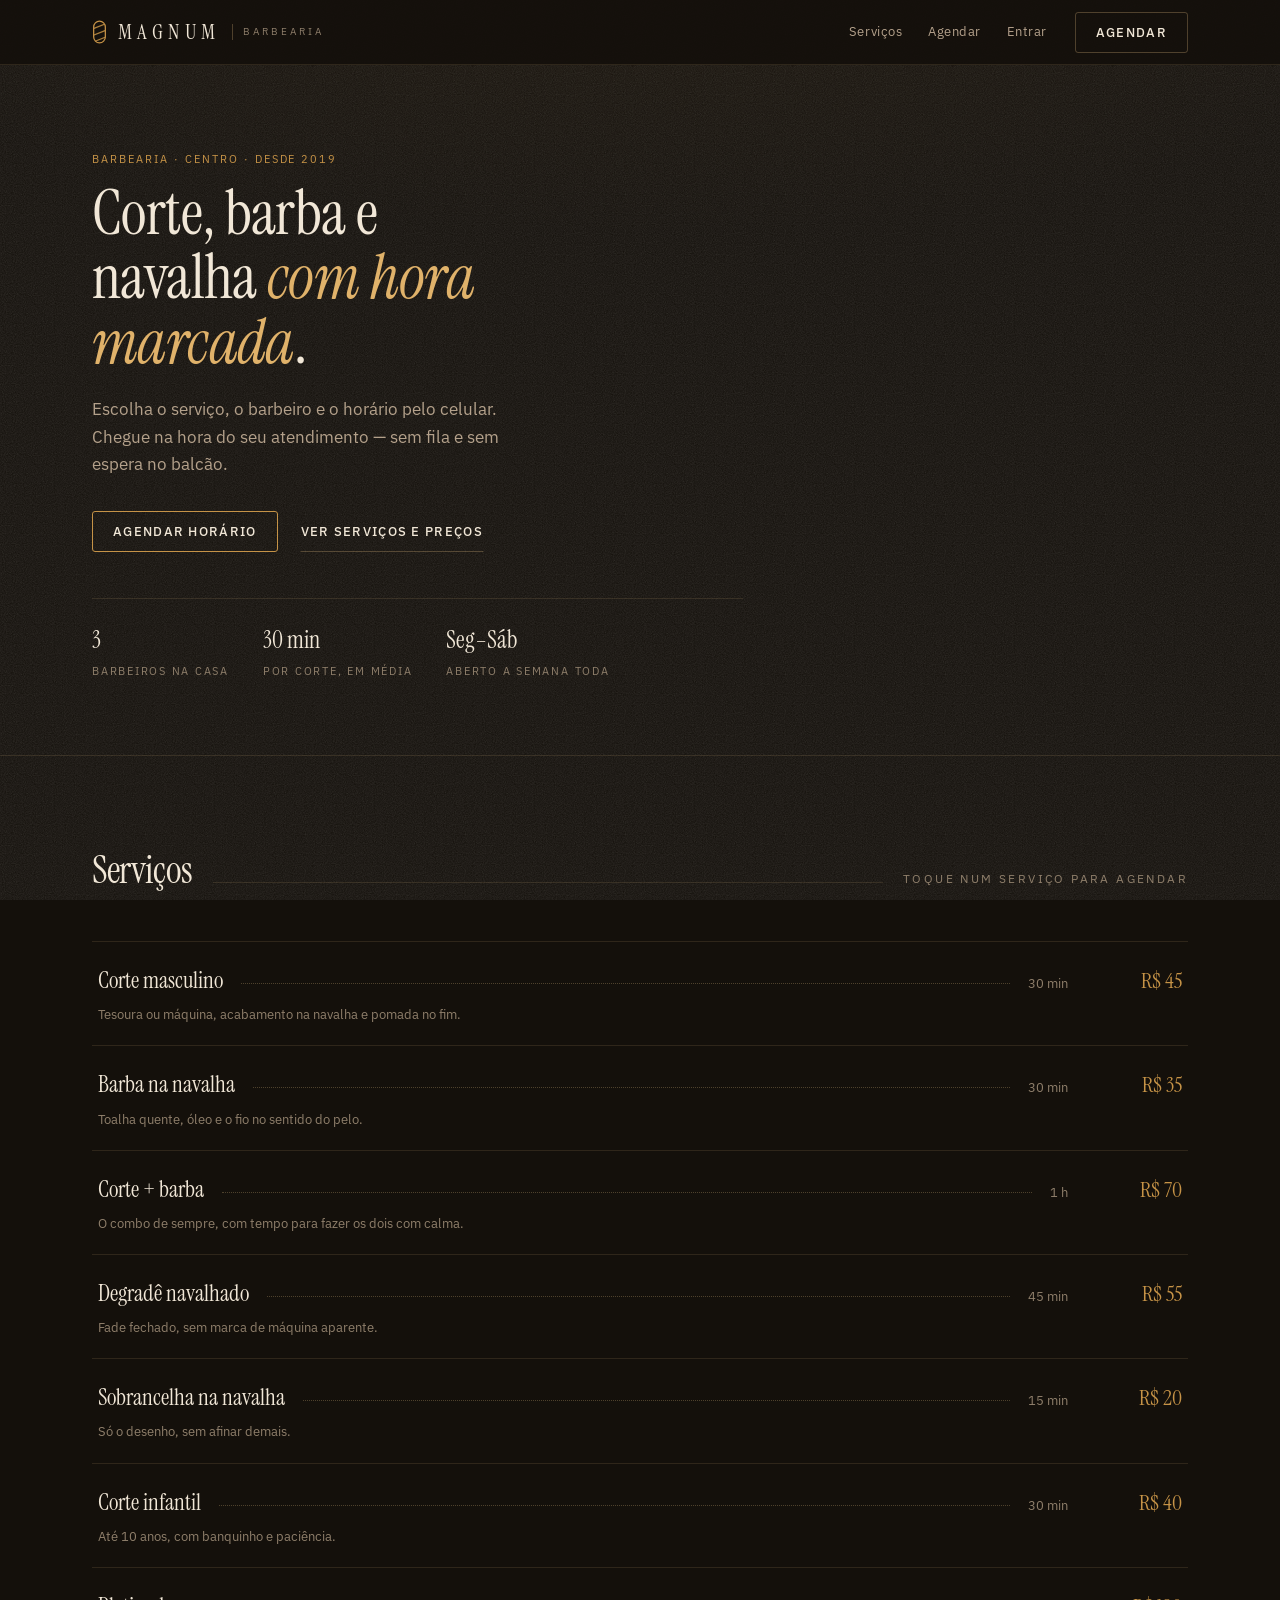
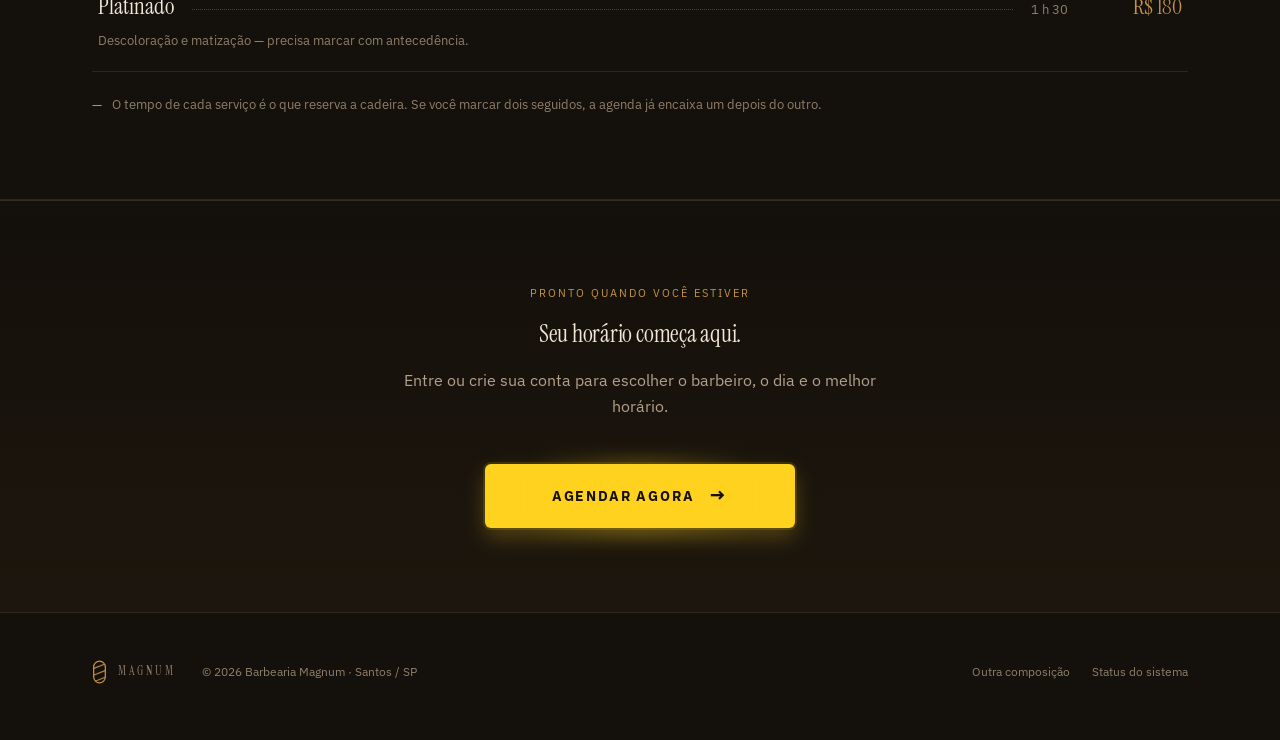
==== commit 5a1ef3d3: "feat(perfil): primeiro acesso nome → idade → agenda, e Bearer verificado de ponta a ponta Página nov" ====
--- a/web/index.html
+++ b/web/index.html
@@ -9,7 +9,7 @@
 <link rel="preconnect" href="https://fonts.googleapis.com">
 <link rel="preconnect" href="https://fonts.gstatic.com" crossorigin>
 <link href="https://fonts.googleapis.com/css2?family=IBM+Plex+Sans:wght@400;500;600&family=Instrument+Serif:ital@0;1&display=swap" rel="stylesheet">
-<link rel="stylesheet" href="styles.css">
+<link rel="stylesheet" href="styles.css?v=booking-3">
 
 <!-- =====================================================================
      LAYOUT PARA APRESENTAÇÃO (F2 antecipada) — dados de exemplo.
@@ -42,12 +42,10 @@
     </a>
     <nav class="nav" id="nav">
       <a href="#servicos">Serviços</a>
-      <a href="#equipe">Quem corta</a>
-      <a href="#como">Como funciona</a>
-      <a href="#contato">Agendar</a>
-      <a href="entrar.html" id="linkConta">Entrar</a>
+      <a href="#agendar">Agendar</a>
+      <a href="/login" id="linkConta">Entrar</a>
     </nav>
-    <a class="btn btn-vazado" href="#contato">Agendar</a>
+    <a class="btn btn-vazado" href="/login">Agendar</a>
     <button class="menu-botao" id="menuBotao" aria-label="Abrir menu" aria-expanded="false" aria-controls="nav">
       <span></span><span></span><span></span>
     </button>
@@ -67,7 +65,7 @@
           do seu atendimento — sem fila e sem espera no balcão.
         </p>
         <div class="acoes">
-          <a class="btn btn-cheio" href="#contato">Agendar horário</a>
+          <a class="btn btn-cheio" href="/login">Agendar horário</a>
           <a class="btn btn-texto" href="#servicos">Ver serviços e preços</a>
         </div>
 
@@ -78,58 +76,6 @@
         </dl>
       </div>
 
-      <div class="trilho" aria-hidden="true"></div>
-
-      <aside class="cartao-hoje">
-        <div class="cartao-topo">
-          <div>
-            <p class="rotulo">Hoje na cadeira</p>
-            <p class="relogio"><span id="relogio">--:--</span> <small>horário da loja</small></p>
-          </div>
-          <svg class="ponteiro" viewBox="0 0 48 48" aria-hidden="true">
-            <circle cx="24" cy="24" r="21" fill="none" stroke="var(--linha-forte)" stroke-width="1"/>
-            <circle cx="24" cy="24" r="15.5" fill="none" stroke="var(--linha)" stroke-width="1" stroke-dasharray="1 5"/>
-            <line class="agulha" x1="24" y1="24" x2="24" y2="6.5" stroke="var(--latao)" stroke-width="1.4" stroke-linecap="round"/>
-            <circle cx="24" cy="24" r="1.7" fill="var(--latao)"/>
-          </svg>
-        </div>
-        <p class="hora-grande" id="horaHoje">09:00 — 19:00</p>
-        <p class="selo-status" id="seloStatus"><i></i><span>carregando…</span></p>
-        <hr>
-        <p class="rotulo" data-alvo="vagas">Horários livres hoje</p>
-        <ul class="lista-vagas" id="vagasHoje" data-rotulo="Horários livres">
-          <li>14:30</li>
-          <li>15:00</li>
-          <li>16:30</li>
-          <li>17:00</li>
-        </ul>
-        <div class="pe">
-          <span>Calculado agora pela agenda</span>
-          <a href="#contato">Agendar →</a>
-        </div>
-      </aside>
-    </div>
-  </section>
-
-  <!-- ------------------------------------------------- letreiro (movimento) -->
-  <section class="letreiro" aria-label="Serviços da casa">
-    <div class="letreiro-faixa">
-      <span>Corte</span><span>Barba na navalha</span><span>Degradê</span><span>Sobrancelha</span>
-      <span>Corte infantil</span><span>Platinado</span><span>Hora marcada</span><span>Sem fila</span>
-      <span>Corte</span><span>Barba na navalha</span><span>Degradê</span><span>Sobrancelha</span>
-      <span>Corte infantil</span><span>Platinado</span><span>Hora marcada</span><span>Sem fila</span>
-    </div>
-  </section>
-
-  <!-- -------------------------------------------------------- funcionamento -->
-  <section class="faixa">
-    <div class="limite">
-      <ul>
-        <li data-dias="1,2,3,4"><dt>Segunda a quinta</dt><dd>09:00 — 19:00</dd></li>
-        <li data-dias="5"><dt>Sexta</dt><dd>09:00 — 20:00</dd></li>
-        <li data-dias="6"><dt>Sábado</dt><dd>08:00 — 18:00</dd></li>
-        <li data-dias="0" class="fechado"><dt>Domingo</dt><dd>Fechado</dd></li>
-      </ul>
     </div>
   </section>
 
@@ -143,37 +89,37 @@
       </div>
 
       <ul class="menu-servicos">
-        <li><a href="#contato" data-servico="Corte masculino" data-min="30" data-preco="R$ 45" data-prof="rafael bruno">
+        <li><a href="/login">
           <span class="nome">Corte masculino</span><span class="guia"></span>
           <span class="dur">30 min</span><span class="preco">R$ 45</span>
           <span class="desc">Tesoura ou máquina, acabamento na navalha e pomada no fim.</span>
         </a></li>
-        <li><a href="#contato" data-servico="Barba na navalha" data-min="30" data-preco="R$ 35" data-prof="rafael diego">
+        <li><a href="/login">
           <span class="nome">Barba na navalha</span><span class="guia"></span>
           <span class="dur">30 min</span><span class="preco">R$ 35</span>
           <span class="desc">Toalha quente, óleo e o fio no sentido do pelo.</span>
         </a></li>
-        <li><a href="#contato" data-servico="Corte + barba" data-min="60" data-preco="R$ 70" data-prof="rafael diego">
+        <li><a href="/login">
           <span class="nome">Corte + barba</span><span class="guia"></span>
           <span class="dur">1 h</span><span class="preco">R$ 70</span>
           <span class="desc">O combo de sempre, com tempo para fazer os dois com calma.</span>
         </a></li>
-        <li><a href="#contato" data-servico="Degradê navalhado" data-min="45" data-preco="R$ 55" data-prof="rafael">
+        <li><a href="/login">
           <span class="nome">Degradê navalhado</span><span class="guia"></span>
           <span class="dur">45 min</span><span class="preco">R$ 55</span>
           <span class="desc">Fade fechado, sem marca de máquina aparente.</span>
         </a></li>
-        <li><a href="#contato" data-servico="Sobrancelha na navalha" data-min="15" data-preco="R$ 20" data-prof="bruno diego">
+        <li><a href="/login">
           <span class="nome">Sobrancelha na navalha</span><span class="guia"></span>
           <span class="dur">15 min</span><span class="preco">R$ 20</span>
           <span class="desc">Só o desenho, sem afinar demais.</span>
         </a></li>
-        <li><a href="#contato" data-servico="Corte infantil" data-min="30" data-preco="R$ 40" data-prof="bruno">
+        <li><a href="/login">
           <span class="nome">Corte infantil</span><span class="guia"></span>
           <span class="dur">30 min</span><span class="preco">R$ 40</span>
           <span class="desc">Até 10 anos, com banquinho e paciência.</span>
         </a></li>
-        <li><a href="#contato" data-servico="Platinado" data-min="90" data-preco="R$ 180" data-prof="diego">
+        <li><a href="/login">
           <span class="nome">Platinado</span><span class="guia"></span>
           <span class="dur">1 h 30</span><span class="preco">R$ 180</span>
           <span class="desc">Descoloração e matização — precisa marcar com antecedência.</span>
@@ -187,145 +133,12 @@
     </div>
   </section>
 
-  <!-- ------------------------------------------------------------ equipe -->
-  <section class="secao" id="equipe">
+  <section class="secao cta-agendar" id="agendar">
     <div class="limite">
-      <div class="cabeca-secao">
-        <h2>Quem corta</h2>
-        <div class="regua"></div>
-        <span>Cada um com sua agenda</span>
-      </div>
-
-      <div class="grade-equipe">
-        <article class="barbeiro">
-          <div class="monograma" aria-hidden="true">R</div>
-          <h3>Rafael</h3>
-          <p class="funcao">Degradê e navalha</p>
-          <p>Na casa desde 2019. Gosta de fade fechado e barba desenhada.</p>
-          <div class="tags"><span>corte</span><span>degradê</span><span>barba</span></div>
-        </article>
-        <article class="barbeiro">
-          <div class="monograma" aria-hidden="true">B</div>
-          <h3>Bruno</h3>
-          <p class="funcao">Clássico na tesoura</p>
-          <p>Corte social, infantil e sobrancelha. O mais rápido da casa.</p>
-          <div class="tags"><span>corte</span><span>infantil</span><span>sobrancelha</span></div>
-        </article>
-        <article class="barbeiro">
-          <div class="monograma" aria-hidden="true">D</div>
-          <h3>Diego</h3>
-          <p class="funcao">Barba e desenho</p>
-          <p>Barba na navalha e risco no desenho. Chega cedo nos sábados.</p>
-          <div class="tags"><span>barba</span><span>sobrancelha</span><span>platinado</span></div>
-        </article>
-      </div>
-    </div>
-  </section>
-
-  <!-- ------------------------------------------------------ como funciona -->
-  <section class="secao curta" id="como">
-    <div class="limite">
-      <div class="cabeca-secao">
-        <h2>Como funciona</h2>
-        <div class="regua"></div>
-        <span>Trinta segundos no celular</span>
-      </div>
-
-      <div class="passos">
-        <div class="passo" id="passo-1">
-          <span class="num">01</span>
-          <h3>Escolha o serviço</h3>
-          <p>Cada serviço já mostra o tempo que ocupa na cadeira — e o preço que você vai pagar.</p>
-        </div>
-        <div class="passo" id="passo-2">
-          <span class="num">02</span>
-          <h3>Escolha o barbeiro e o horário</h3>
-          <p>Só aparecem os horários que estão realmente livres. O que está ocupado não é oferecido.</p>
-        </div>
-        <div class="passo" id="passo-3">
-          <span class="num">03</span>
-          <h3>Confirme com seu telefone</h3>
-          <p>Nome, telefone e um PIN de quatro dígitos. Depois é só chegar na hora marcada.</p>
-        </div>
-      </div>
-    </div>
-  </section>
-
-  <!-- -------------------------------------------------- agendar (ao vivo) -->
-  <section class="secao" id="contato">
-    <div class="limite contato-grade">
-      <div>
-        <div class="cabeca-secao">
-          <h2>Onde fica</h2>
-          <div class="regua"></div>
-        </div>
-        <ul class="dados">
-          <li><span class="campo">Endereço</span><span>Rua Exemplo, 123 — Centro<br>Santos / SP</span></li>
-          <li><span class="campo">WhatsApp</span><span>(13) 90000-0000</span></li>
-          <li><span class="campo">Instagram</span><span>@barbeariamagnum</span></li>
-          <li><span class="campo">Funcionamento</span><span>Seg a sáb — veja os horários acima</span></li>
-        </ul>
-        <p class="nota">
-          Cancelamento e remarcação pelo próprio site até 2 horas antes do atendimento.
-        </p>
-      </div>
-
-      <div class="quadro-agendar" id="quadro" data-estado="escolha">
-
-        <!-- estado 1: escolher serviço, barbeiro e horário -->
-        <div id="passo-escolha">
-          <p class="rotulo">Agendamento · passo 2 de 3</p>
-          <h3>Escolha o barbeiro e o horário</h3>
-          <p class="resumo-servico fraco" id="resumoServico">
-            Nenhum serviço escolhido ainda — toque em um serviço na lista acima.
-          </p>
-          <p class="rotulo">Barbeiro</p>
-          <div class="chips" id="chipsProf"></div>
-          <p class="rotulo">Horários de hoje</p>
-          <div class="chips" id="chipsHora"></div>
-          <p class="aviso" id="avisoVazio" hidden></p>
-          <button class="btn btn-cheio btn-largo" id="btnContinuar" disabled>Escolha um serviço</button>
-        </div>
-
-        <!-- estado 2: confirmar dados -->
-        <div id="passo-confirmar" hidden>
-          <p class="rotulo">Agendamento · passo 3 de 3</p>
-          <h3>Confirme seus dados</h3>
-          <p class="resumo-escolha" id="resumoEscolha"></p>
-          <div class="campo">
-            <label for="campoNome">Nome</label>
-            <input id="campoNome" name="nome" autocomplete="name" placeholder="Como devemos te chamar">
-          </div>
-          <div class="campo">
-            <label for="campoTelefone">Telefone com DDD</label>
-            <input id="campoTelefone" name="telefone" inputmode="tel" autocomplete="tel" placeholder="(13) 90000-0000">
-          </div>
-          <div class="campo">
-            <label for="campoPin">PIN de 4 dígitos</label>
-            <input id="campoPin" name="pin" inputmode="numeric" maxlength="6" placeholder="••••"
-                   aria-describedby="dicaPin">
-            <small id="dicaPin">O PIN é a sua senha para ver, remarcar ou cancelar o agendamento.</small>
-          </div>
-          <label class="consentimento">
-            <input type="checkbox" id="campoConsentimento">
-            <span>Aceito os termos e a política de privacidade.</span>
-          </label>
-          <button class="btn btn-cheio btn-largo" id="btnConfirmar">Confirmar agendamento</button>
-          <button class="btn btn-texto" id="btnVoltar">← voltar e mudar o horário</button>
-        </div>
-
-        <!-- estado 3: reservado -->
-        <div id="passo-pronto" hidden>
-          <p class="rotulo">Agendamento na agenda</p>
-          <h3>Horário reservado</h3>
-          <p class="resumo-escolha" id="textoPronto"></p>
-          <a class="btn btn-cheio btn-largo" id="linkWhats" href="#contato" target="_blank" rel="noopener">
-            Falar no WhatsApp
-          </a>
-          <button class="btn btn-texto" id="btnOutro">Fazer outro agendamento</button>
-        </div>
-
-      </div>
+      <p class="kicker">Pronto quando você estiver</p>
+      <h2>Seu horário começa aqui.</h2>
+      <p>Entre ou crie sua conta para escolher o barbeiro, o dia e o melhor horário.</p>
+      <a class="btn btn-cheio btn-booking" href="/login">Agendar agora <span aria-hidden="true">→</span></a>
     </div>
   </section>
 
--- a/web/styles.css
+++ b/web/styles.css
@@ -107,6 +107,7 @@
   transition: color .18s, border-color .18s;
 }
 .nav a:hover { color: var(--tinta); border-color: var(--linha-forte); }
+.account-switch { appearance:none; border:0; background:transparent; padding:0; color:var(--tinta-3); font:inherit; font-size:13px; letter-spacing:.04em; cursor:pointer; transition:color .18s; }.account-switch:hover { color:var(--latao-claro); }
 
 /* ---------------------------------------------------------------- botões */
 .btn {
@@ -645,6 +646,7 @@
   color: var(--latao); border: 1px solid var(--linha-forte);
   border-radius: 2px; padding: 3px 7px; margin-left: 8px;
 }
+.cartao-conta form { margin-bottom: 26px; }
 .bloco-vazio {
   border: 1px dashed var(--linha-forte);
   border-radius: var(--raio);
@@ -653,6 +655,23 @@
   color: var(--tinta-3);
   font-size: 14px;
 }
+
+/* código de 5 dígitos: campo grande, números espaçados */
+.campo input.campo-codigo {
+  font-size: 26px;
+  letter-spacing: .34em;
+  text-align: center;
+  padding: 14px 10px;
+  font-variant-numeric: tabular-nums;
+}
+.alternativas {
+  display: flex;
+  flex-wrap: wrap;
+  gap: 4px 22px;
+  justify-content: center;
+  margin-top: 22px;
+}
+.alternativas .btn-texto { width: auto; font-size: 12px; }
 
 /* consentimento em linha (formulário de login, não a home) */
 .auth-caixa .consentimento { margin: 14px 0 18px; }
@@ -898,6 +917,72 @@
   .topo { position: static; }
   .secao, .hero { padding: 24px 0; }
   .menu-servicos a:hover, .barbeiro:hover { background: none; }
+}
+
+/* ----------------------------------------------------- chamada final */
+.cta-agendar {
+  text-align: center;
+  border-top: 1px solid var(--linha);
+  background: linear-gradient(180deg, transparent, rgba(198, 147, 71, .05));
+}
+.cta-agendar .limite { max-width: 680px; }
+.cta-agendar h2 { margin: 10px 0 14px; }
+.cta-agendar p:not(.kicker) { color: var(--tinta-2); margin: 0 auto 26px; max-width: 510px; }
+
+.btn-booking {
+  --booking-yellow: #ffd21f;
+  position: relative;
+  isolation: isolate;
+  display: inline-flex;
+  min-width: min(100%, 310px);
+  min-height: 64px;
+  justify-content: center !important;
+  gap: 15px;
+  margin: 18px auto 0;
+  padding: 0 30px;
+  overflow: visible;
+  border: 0;
+  border-radius: 6px;
+  background: var(--booking-yellow) !important;
+  color: #171104 !important;
+  font-size: 14px;
+  font-weight: 700;
+  letter-spacing: .13em;
+  text-transform: uppercase;
+  box-shadow: 0 9px 22px rgba(255, 210, 31, .26), 0 0 0 2px rgba(255, 210, 31, .12);
+  animation: booking-float 3.4s ease-in-out infinite, booking-glow 2.4s ease-in-out infinite;
+  transition: transform .22s cubic-bezier(.2, .9, .25, 1.35), box-shadow .22s ease, background .22s ease;
+}
+.btn-booking::before {
+  content: '';
+  position: absolute;
+  z-index: -1;
+  inset: -10px;
+  border-radius: 9px;
+  background: radial-gradient(circle, rgba(255, 211, 31, .34), transparent 70%);
+  filter: blur(7px);
+  opacity: .6;
+  transition: opacity .22s ease, transform .22s ease;
+}
+.btn-booking span { font-size: 19px; line-height: 1; transition: transform .22s ease; }
+@media (hover: hover) {
+  .btn-booking:hover {
+    background: #ffe05b !important;
+    color: #120d05;
+    transform: translateY(-5px) scale(1.06);
+    box-shadow: 0 15px 30px rgba(255, 210, 31, .4), 0 0 0 5px rgba(255, 210, 31, .12);
+  }
+  .btn-booking:hover::before { opacity: .85; transform: scale(1.1); }
+  .btn-booking:hover span { transform: translateX(4px); }
+}
+.btn-booking:active { transform: translateY(0) scale(.99); }
+@keyframes booking-float {
+  0%, 100% { transform: translateY(0); }
+  50% { transform: translateY(-3px); }
+}
+@keyframes booking-glow {
+  0%, 100% { box-shadow: 0 9px 22px rgba(255, 210, 31, .26), 0 0 0 2px rgba(255, 210, 31, .12); }
+  50% { box-shadow: 0 12px 27px rgba(255, 210, 31, .35), 0 0 0 7px rgba(255, 210, 31, 0); }
 }
 
 /* ---------------------------------------------------------------- mobile */
@@ -969,3 +1054,50 @@
   .selos { gap: 22px; }
   .rodape nav { margin-left: 0; }
 }
+
+/* -------------------------------------------------------- área do cliente */
+.client-page { padding: 68px 0 82px; }
+.client-intro { display: flex; justify-content: space-between; align-items: flex-end; gap: 30px; margin: 0 0 42px; }
+.kicker { color: var(--latao); text-transform: uppercase; letter-spacing: .18em; font-size: 11px; margin: 0 0 12px; }
+.client-intro h1 { margin: 0 0 10px; font-size: clamp(42px, 6vw, 68px); line-height: .95; }
+.client-intro h1 em { color: var(--latao-claro); font-weight: 400; }
+.client-intro p:not(.kicker) { max-width: 520px; color: var(--tinta-2); margin: 0; }
+.client-avatar { display: grid; place-items: center; flex: none; width: 66px; height: 66px; border: 1px solid var(--linha-forte); border-radius: 50%; color: var(--latao-claro); font: 30px/1 var(--serif); background: var(--latao-fundo); }
+.booking-layout { display: grid; grid-template-columns: 1.15fr .85fr; gap: 18px; align-items: start; }
+.booking-card, .schedule-card { padding: 30px; border: 1px solid var(--linha-forte); border-radius: var(--raio); background: var(--papel); }
+.booking-heading { display: flex; gap: 14px; align-items: flex-start; margin-bottom: 25px; }
+.booking-heading .rotulo { margin: 2px 0 3px; }
+.booking-heading h2 { font-size: 28px; margin: 0; }
+.booking-step { display: grid; place-items: center; width: 29px; height: 29px; border: 1px solid var(--latao); border-radius: 50%; color: var(--latao-claro); font-size: 10px; letter-spacing: .08em; }
+.field-row { display: grid; grid-template-columns: 1fr 1fr; gap: 14px; }
+.booking-divider { height: 1px; background: var(--linha); margin: 25px 0; }
+.service-options { display: grid; gap: 8px; }
+.service-option { display: flex; align-items: center; justify-content: space-between; gap: 12px; width: 100%; padding: 14px 15px; text-align: left; color: var(--tinta); background: var(--fundo-alto); border: 1px solid var(--linha-forte); border-radius: var(--raio); cursor: pointer; font: inherit; transition: border-color .18s, background .18s; }
+.service-option span { color: var(--tinta-3); font-size: 13px; }
+.service-option.selected, .service-option:hover { border-color: var(--latao); background: var(--latao-fundo); }
+.service-option.selected b { color: var(--latao-claro); }
+.barber-options { display: grid; grid-template-columns: repeat(3, 1fr); gap: 8px; }
+.barber-option { display: flex; align-items: center; gap: 9px; padding: 10px; color: var(--tinta); border: 1px solid var(--linha-forte); border-radius: var(--raio); background: var(--fundo-alto); text-align: left; cursor: pointer; font: inherit; }
+.barber-option i { display: grid; place-items: center; flex: none; width: 28px; height: 28px; border-radius: 50%; background: var(--latao-fundo); color: var(--latao-claro); font: 16px var(--serif); }
+.barber-option span { min-width: 0; }.barber-option b,.barber-option small { display:block; }.barber-option small { color: var(--tinta-3); font-size: 10px; white-space: nowrap; overflow: hidden; text-overflow: ellipsis; }.barber-option.selected { border-color: var(--latao); background: var(--latao-fundo); }
+.date-list { display: grid; grid-template-columns: repeat(5, 1fr); gap: 7px; margin: 0 0 25px; }
+.date-option { display: grid; justify-items: center; padding: 10px 4px; border: 1px solid var(--linha-forte); border-radius: var(--raio); color: var(--tinta-2); background: var(--fundo-alto); cursor: pointer; font: inherit; }.date-option span,.date-option small { font-size: 10px; text-transform: uppercase; letter-spacing: .08em; }.date-option b { font: 28px var(--serif); color: var(--tinta); margin: 3px 0; }.date-option.selected { background: var(--latao); border-color: var(--latao); color: #1a1208; }.date-option.selected b { color: #1a1208; }
+.hours-label { margin: 0 0 10px; }.time-options { display:grid; grid-template-columns: repeat(3,1fr); gap:8px; }.time-options button { padding: 11px 6px; color:var(--tinta); background:var(--fundo-alto); border:1px solid var(--linha-forte); border-radius:var(--raio); cursor:pointer; font:500 14px var(--sans); }.time-options button.selected,.time-options button:hover { color:#1a1208; border-color:var(--latao); background:var(--latao); }
+.booking-summary { margin: 25px 0 14px; padding: 15px; border-left: 2px solid var(--latao); background: var(--latao-fundo); }.booking-summary span,.booking-summary small { display:block; color:var(--tinta-2); font-size:12px; }.booking-summary b { display:block; margin:3px 0; font:24px var(--serif); }.confirm-booking { width:100%; justify-content:center; }.booking-feedback { min-height:18px; margin:12px 0 0; color:var(--latao-claro); font-size:13px; text-align:center; }
+.upcoming-booking { display:flex; justify-content:space-between; align-items:center; margin-top:18px; padding:25px 30px; border:1px dashed var(--linha-forte); border-radius:var(--raio); }.upcoming-booking .rotulo { margin:0 0 5px; }.upcoming-booking h2 { margin:0 0 5px; font-size:25px; }.upcoming-booking p:not(.rotulo) { margin:0; color:var(--tinta-3); font-size:13px; }.upcoming-booking > span { font:50px var(--serif); color:var(--latao); }
+.account-loading .client-page { min-height:70vh; }
+/* /perfil — primeiro acesso em duas perguntas (nome → idade) */
+.passos-perfil { list-style:none; display:flex; gap:26px; margin:0 0 24px; padding:0; border-bottom:1px solid var(--linha); }
+.passos-perfil li { display:flex; align-items:center; gap:9px; padding:0 0 11px; margin-bottom:-1px; border-bottom:2px solid transparent; color:var(--tinta-3); font-size:11px; letter-spacing:.16em; text-transform:uppercase; }
+.passos-perfil li b { display:grid; place-items:center; width:24px; height:24px; flex:none; border:1px solid var(--linha-forte); border-radius:50%; color:var(--tinta-3); font-size:10px; letter-spacing:.06em; }
+.passos-perfil li.ativo { color:var(--latao-claro); border-bottom-color:var(--latao); }
+.passos-perfil li.ativo b { border-color:var(--latao); color:var(--latao-claro); }
+.passos-perfil li:not(.ativo):has(~ li.ativo) { color:var(--tinta-2); }
+/* quem está logado na agenda: o nome vem do perfil, não de um input */
+.booking-identity { display:flex; align-items:center; justify-content:space-between; gap:16px; padding:14px 16px; border:1px dashed var(--linha-forte); border-radius:var(--raio); background:var(--latao-fundo); }
+.booking-identity + .campo { margin-top:18px; }
+.booking-identity .rotulo { margin:0 0 3px; }
+.booking-identity b { display:block; font:24px var(--serif); color:var(--tinta); }
+.booking-identity small { display:block; color:var(--tinta-3); font-size:12px; }
+.booking-identity .btn { flex:none; }
+@media (max-width: 760px) { .client-page { padding-top:42px; }.client-intro { margin-bottom:28px; align-items:start; }.client-avatar { width:50px; height:50px; font-size:23px; }.booking-layout { grid-template-columns:1fr; }.booking-card,.schedule-card { padding:22px; }.field-row,.barber-options { grid-template-columns:1fr; }.barber-option { padding:12px; }.upcoming-booking { padding:22px; }.date-option b { font-size:24px; }.passos-perfil { gap:16px; }.booking-identity { flex-direction:column; align-items:flex-start; } }
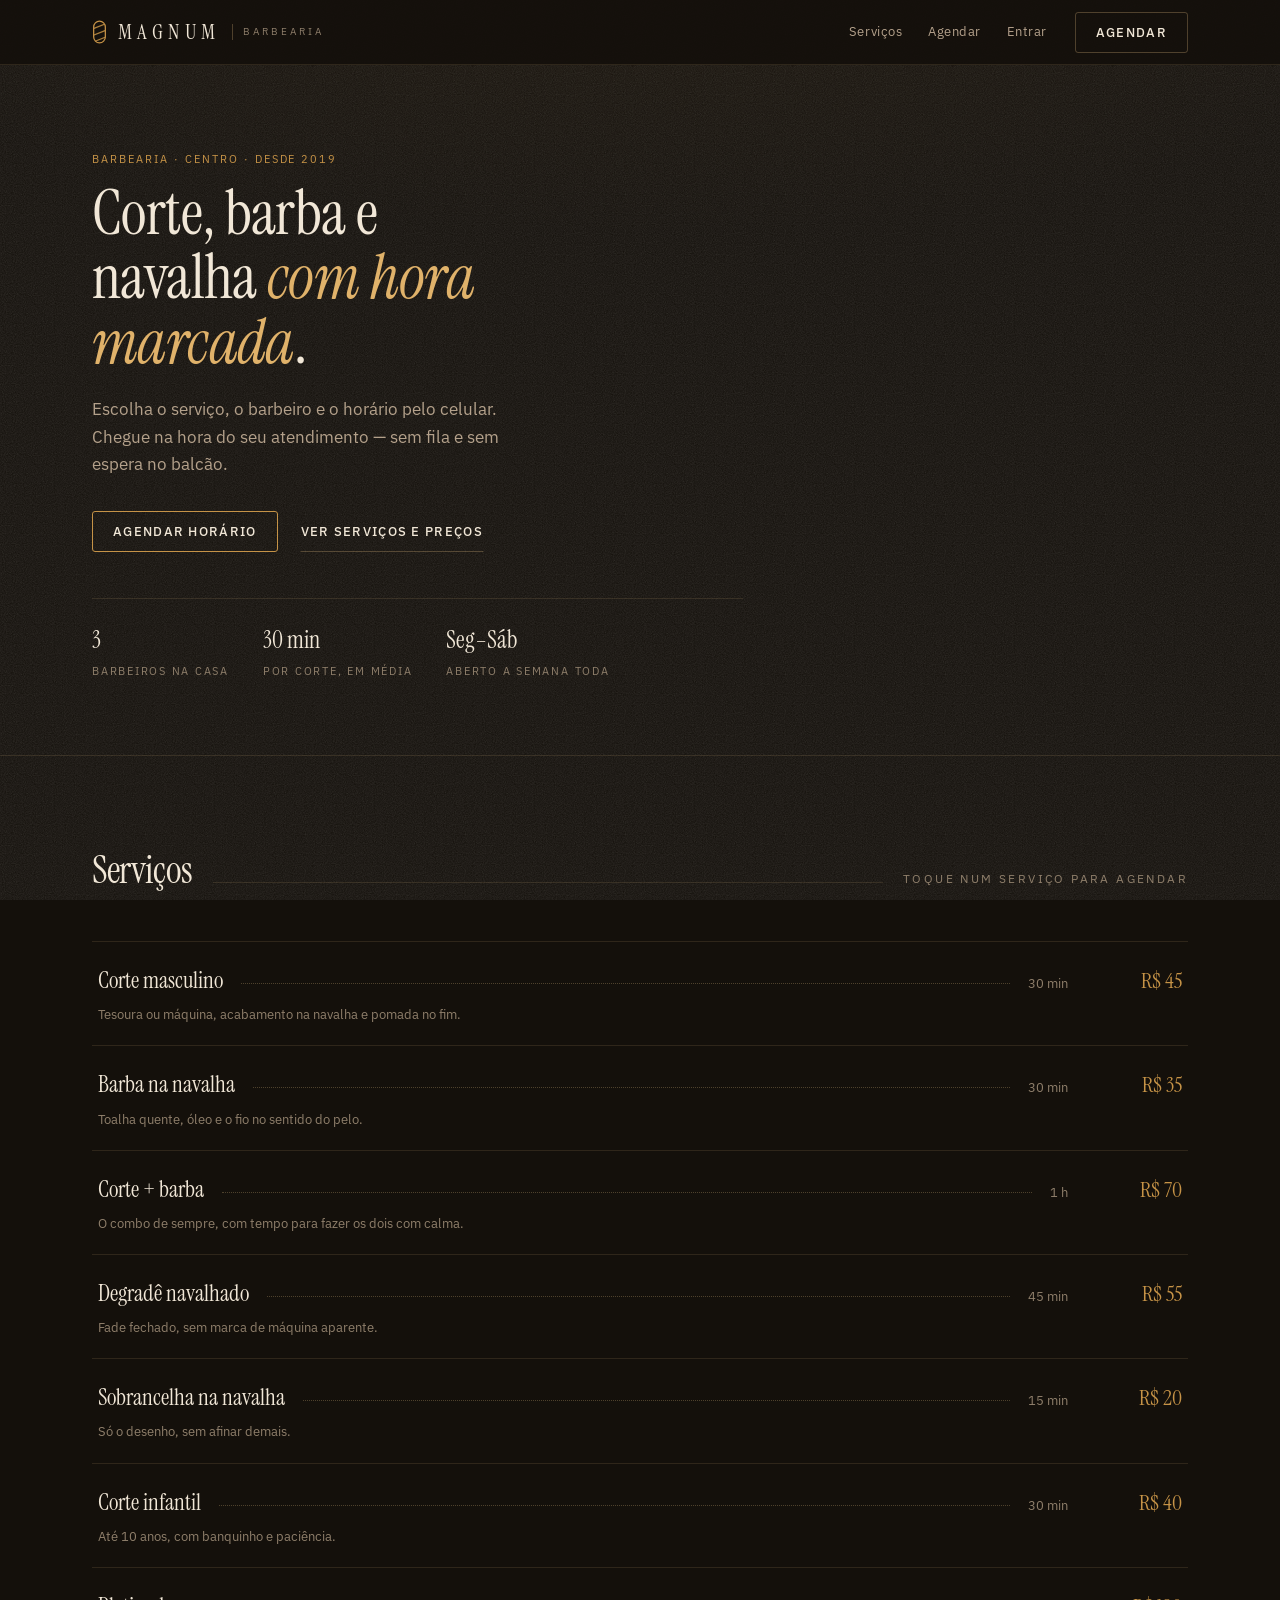
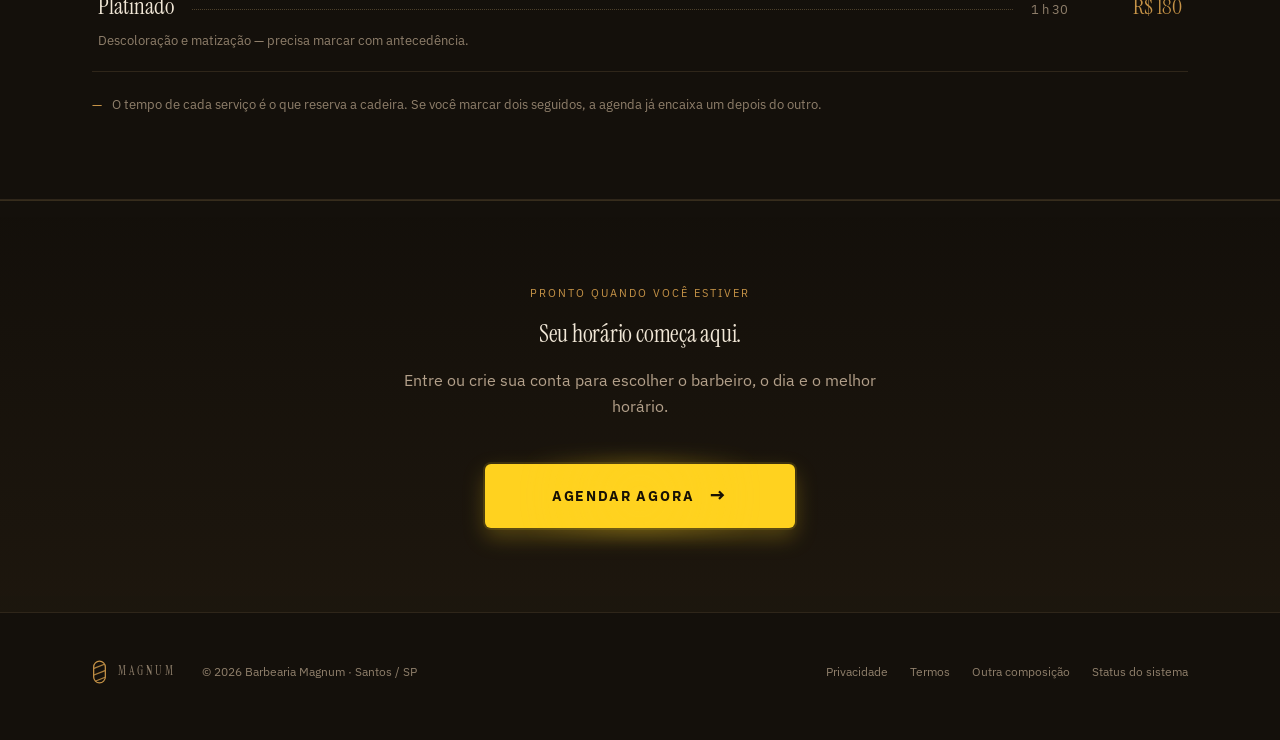
==== commit 5893dc27: "feat(seguranca): freio por IP, CAPTCHA Turnstile e casa pronta para o público Proteções (F6) - serve" ====
--- a/web/index.html
+++ b/web/index.html
@@ -6,6 +6,17 @@
 <title>Barbearia Magnum — corte, barba e navalha com hora marcada</title>
 <meta name="description" content="Agende corte, barba e navalha na Barbearia Magnum: escolha o serviço, o barbeiro e o horário pelo celular.">
 <link rel="icon" href="data:image/svg+xml,%3Csvg xmlns='http://www.w3.org/2000/svg' viewBox='0 0 18 30'%3E%3Crect x='2' y='2' width='14' height='26' rx='7' fill='none' stroke='%23c69347' stroke-width='1.6'/%3E%3Cg stroke='%23c69347' stroke-width='1.2'%3E%3Cline x1='0' y1='11' x2='18' y2='5'/%3E%3Cline x1='0' y1='19' x2='18' y2='13'/%3E%3Cline x1='0' y1='27' x2='18' y2='21'/%3E%3C/g%3E%3C/svg%3E">
+<link rel="canonical" href="https://magnum.autoava.us/">
+<meta name="theme-color" content="#14100b">
+<meta property="og:type" content="website">
+<meta property="og:site_name" content="Barbearia Magnum">
+<meta property="og:locale" content="pt_BR">
+<meta property="og:title" content="Barbearia Magnum — corte, barba e navalha com hora marcada">
+<meta property="og:description" content="Escolha o serviço, o barbeiro e o horário pelo celular. Santos / SP.">
+<meta property="og:url" content="https://magnum.autoava.us/">
+<meta name="twitter:card" content="summary">
+<meta name="twitter:title" content="Barbearia Magnum — hora marcada">
+<meta name="twitter:description" content="Agende corte, barba e navalha pelo celular. Santos / SP.">
 <link rel="preconnect" href="https://fonts.googleapis.com">
 <link rel="preconnect" href="https://fonts.gstatic.com" crossorigin>
 <link href="https://fonts.googleapis.com/css2?family=IBM+Plex+Sans:wght@400;500;600&family=Instrument+Serif:ital@0;1&display=swap" rel="stylesheet">
@@ -160,6 +171,8 @@
     </a>
     <p>© <span id="ano">2026</span> Barbearia Magnum · Santos / SP</p>
     <nav>
+      <a href="/privacidade">Privacidade</a>
+      <a href="/termos">Termos</a>
       <a href="index-b.html">Outra composição</a>
       <a href="status.html">Status do sistema</a>
     </nav>
--- a/web/styles.css
+++ b/web/styles.css
@@ -999,6 +999,12 @@
   .faixa li:nth-child(2) { border-right: 0; }
   .faixa li:nth-child(3), .faixa li:nth-child(4) { border-top: 1px solid var(--linha); }
   .faixa li:nth-child(3) { padding-left: 0; }
+  /* tablet/celular: alvo de toque de 44px (WCAG 2.5.5) */
+  .nav a, .nav button, .rodape a { min-height: 44px; min-width: 44px; display: inline-flex; align-items: center; justify-content: center; }
+  .marca { min-height: 44px; }
+  .btn, .time-options button, .menu-servicos a, .service-option, .barber-option, .date-option { min-height: 46px; }
+  /* 16px nos campos: abaixo disso o iOS dá zoom sozinho ao focar */
+  .campo input, .campo select, .campo textarea { font-size: 16px; }
 }
 
 @media (max-width: 700px) {
@@ -1025,8 +1031,8 @@
     flex-direction: column;
     justify-content: center;
     gap: 5px;
-    width: 42px;
-    height: 42px;
+    width: 44px;
+    height: 44px;
     margin-left: auto;
     background: none;
     border: 1px solid var(--linha-forte);
@@ -1051,8 +1057,22 @@
   .menu-servicos .preco { grid-column: 2; grid-row: 1 / span 2; align-self: center; min-width: 0; }
   .menu-servicos .desc { margin-top: 2px; }
   .dados li { grid-template-columns: 1fr; gap: 4px; }
-  .selos { gap: 22px; }
+  .selos { display: grid; grid-template-columns: repeat(3, 1fr); gap: 14px; margin-top: 30px; }
+  .selos dt { font-size: 21px; }
+  .selos dd { letter-spacing: .1em; }
+  .hero h1 { text-wrap: balance; }   /* evita o ponto final órfão numa linha só dele */
   .rodape nav { margin-left: 0; }
+  /* menu aberto no celular: cada item é uma linha larga (inclusive os botões da conta) */
+  .nav.aberto a, .nav.aberto button, .nav.aberto .account-switch {
+    width: 100%;
+    justify-content: flex-start;
+    padding: 13px 0;
+    border-bottom: 1px solid var(--linha);
+    font-size: 15px;
+    letter-spacing: .02em;
+  }
+  .nav.aberto .account-switch { color: var(--tinta-2); }
+  .nav.aberto [hidden] { display: none; }
 }
 
 /* -------------------------------------------------------- área do cliente */
@@ -1063,6 +1083,15 @@
 .client-intro h1 em { color: var(--latao-claro); font-weight: 400; }
 .client-intro p:not(.kicker) { max-width: 520px; color: var(--tinta-2); margin: 0; }
 .client-avatar { display: grid; place-items: center; flex: none; width: 66px; height: 66px; border: 1px solid var(--linha-forte); border-radius: 50%; color: var(--latao-claro); font: 30px/1 var(--serif); background: var(--latao-fundo); }
+/* Avatar clicável: abre o menu da conta (Meu perfil / Sair) */
+.avatar-area { position: relative; flex: none; }
+button.client-avatar { padding: 0; cursor: pointer; }
+button.client-avatar:hover { border-color: var(--latao); }
+button.client-avatar:focus-visible { outline: 2px solid var(--latao); outline-offset: 3px; }
+.menu-conta { position: absolute; top: calc(100% + 10px); right: 0; z-index: 40; display: grid; gap: 2px; min-width: 172px; padding: 6px; border: 1px solid var(--linha-forte); border-radius: var(--raio); background: var(--fundo-alto); box-shadow: 0 18px 34px rgba(0,0,0,.38); }
+.menu-conta[hidden] { display: none; }
+.menu-conta a, .menu-conta button { display: block; width: 100%; padding: 11px 12px; border: 0; border-radius: calc(var(--raio) - 4px); color: var(--tinta); background: transparent; font: inherit; text-align: left; text-decoration: none; cursor: pointer; }
+.menu-conta a:hover, .menu-conta button:hover, .menu-conta a:focus-visible, .menu-conta button:focus-visible { color: var(--latao-claro); background: var(--latao-fundo); outline: none; }
 .booking-layout { display: grid; grid-template-columns: 1.15fr .85fr; gap: 18px; align-items: start; }
 .booking-card, .schedule-card { padding: 30px; border: 1px solid var(--linha-forte); border-radius: var(--raio); background: var(--papel); }
 .booking-heading { display: flex; gap: 14px; align-items: flex-start; margin-bottom: 25px; }
@@ -1101,3 +1130,53 @@
 .booking-identity small { display:block; color:var(--tinta-3); font-size:12px; }
 .booking-identity .btn { flex:none; }
 @media (max-width: 760px) { .client-page { padding-top:42px; }.client-intro { margin-bottom:28px; align-items:start; }.client-avatar { width:50px; height:50px; font-size:23px; }.booking-layout { grid-template-columns:1fr; }.booking-card,.schedule-card { padding:22px; }.field-row,.barber-options { grid-template-columns:1fr; }.barber-option { padding:12px; }.upcoming-booking { padding:22px; }.date-option b { font-size:24px; }.passos-perfil { gap:16px; }.booking-identity { flex-direction:column; align-items:flex-start; } }
+
+/* ------------------------------------ celular: leitura, toque e rolagem da grade
+   Este bloco fica no FIM do arquivo de propósito: assim vence por ordem de cascata as
+   declarações de 10–11px espalhadas acima (kicker, rótulos, chips de dia, etapas). */
+@media (max-width: 940px) {
+  .kicker, .rotulo, .campo label, .dados dt, .dados .campo, .faixa dt, .faixa dd, .selos dd,
+  .barbeiro .funcao, .barbeiro .tags span, .separador, .booking-step, .passos-perfil li,
+  .passos-perfil li b, .date-option span, .date-option small, .barber-option small,
+  .booking-identity small, .upcoming-booking .rotulo, .hours-label, .marca small,
+  .composicao-placa .marca-sub, .composicao-placa .placa .kicker { font-size: 12px; }
+  .passos-perfil li b { width: 26px; height: 26px; }
+  /* em 768 os dois cartões da agenda ficavam com ~35px por coluna: empilha antes disso */
+  .booking-layout { grid-template-columns: 1fr; }
+  .booking-card, .schedule-card { min-width: 0; }
+}
+
+@media (max-width: 700px) {
+  /* cabeçalho opaco: no celular o conteúdo passa rente e o texto de trás aparecia */
+  .topo { background: var(--fundo); }
+  /* 5 dias em 5 colunas espremiam os botões a ~40px de largura: a lista rola na horizontal */
+  .date-list { grid-auto-flow: column; grid-auto-columns: minmax(56px, 1fr); grid-template-columns: none;
+               gap: 7px; overflow-x: auto; padding-bottom: 6px; scroll-snap-type: x proximity; }
+  .date-option { min-width: 56px; scroll-snap-align: start; }
+  /* respiro embaixo para o dedão não cobrir o botão de confirmar */
+  .client-page { padding-bottom: 96px; }
+}
+
+/* ------------------------------------------- páginas de texto (Privacidade / Termos)
+   Ficam no fim do arquivo de propósito: assim vencem por ordem de cascata as regras
+   genéricas de tipografia acima. */
+.documento { padding: 62px 0 74px; }
+.documento .limite { max-width: 780px; }
+.documento h1 { font-family: var(--serif); font-weight: 400; font-size: 44px; line-height: 1.1; margin: 6px 0 8px; color: var(--tinta); }
+.documento .atualizado { color: var(--tinta-3); font-size: 13px; margin: 0 0 28px; }
+.documento p, .documento li { color: var(--tinta-2); font-size: 16px; line-height: 1.72; }
+.documento h2 { font-size: 19px; font-weight: 600; margin: 34px 0 10px; color: var(--tinta); }
+.documento ul { display: grid; gap: 9px; margin: 0; padding-left: 20px; }
+.documento b, .documento strong { color: var(--tinta); font-weight: 600; }
+.documento a { color: var(--latao-claro); text-underline-offset: 3px; }
+.documento a:hover { color: var(--latao); }
+.documento .rodape-doc { margin-top: 36px; padding-top: 20px; border-top: 1px solid var(--linha); font-size: 15px; }
+@media (max-width: 700px) {
+  .documento { padding: 34px 0 50px; }
+  .documento h1 { font-size: 32px; }
+  .documento p, .documento li { font-size: 15px; }
+}
+
+/* aviso de consentimento nas telas de entrada (LGPD) */
+.consentimento-linha { margin: 14px 0 0; color: var(--tinta-3); font-size: 12px; line-height: 1.6; }
+.consentimento-linha a { color: var(--latao-claro); text-underline-offset: 2px; }
